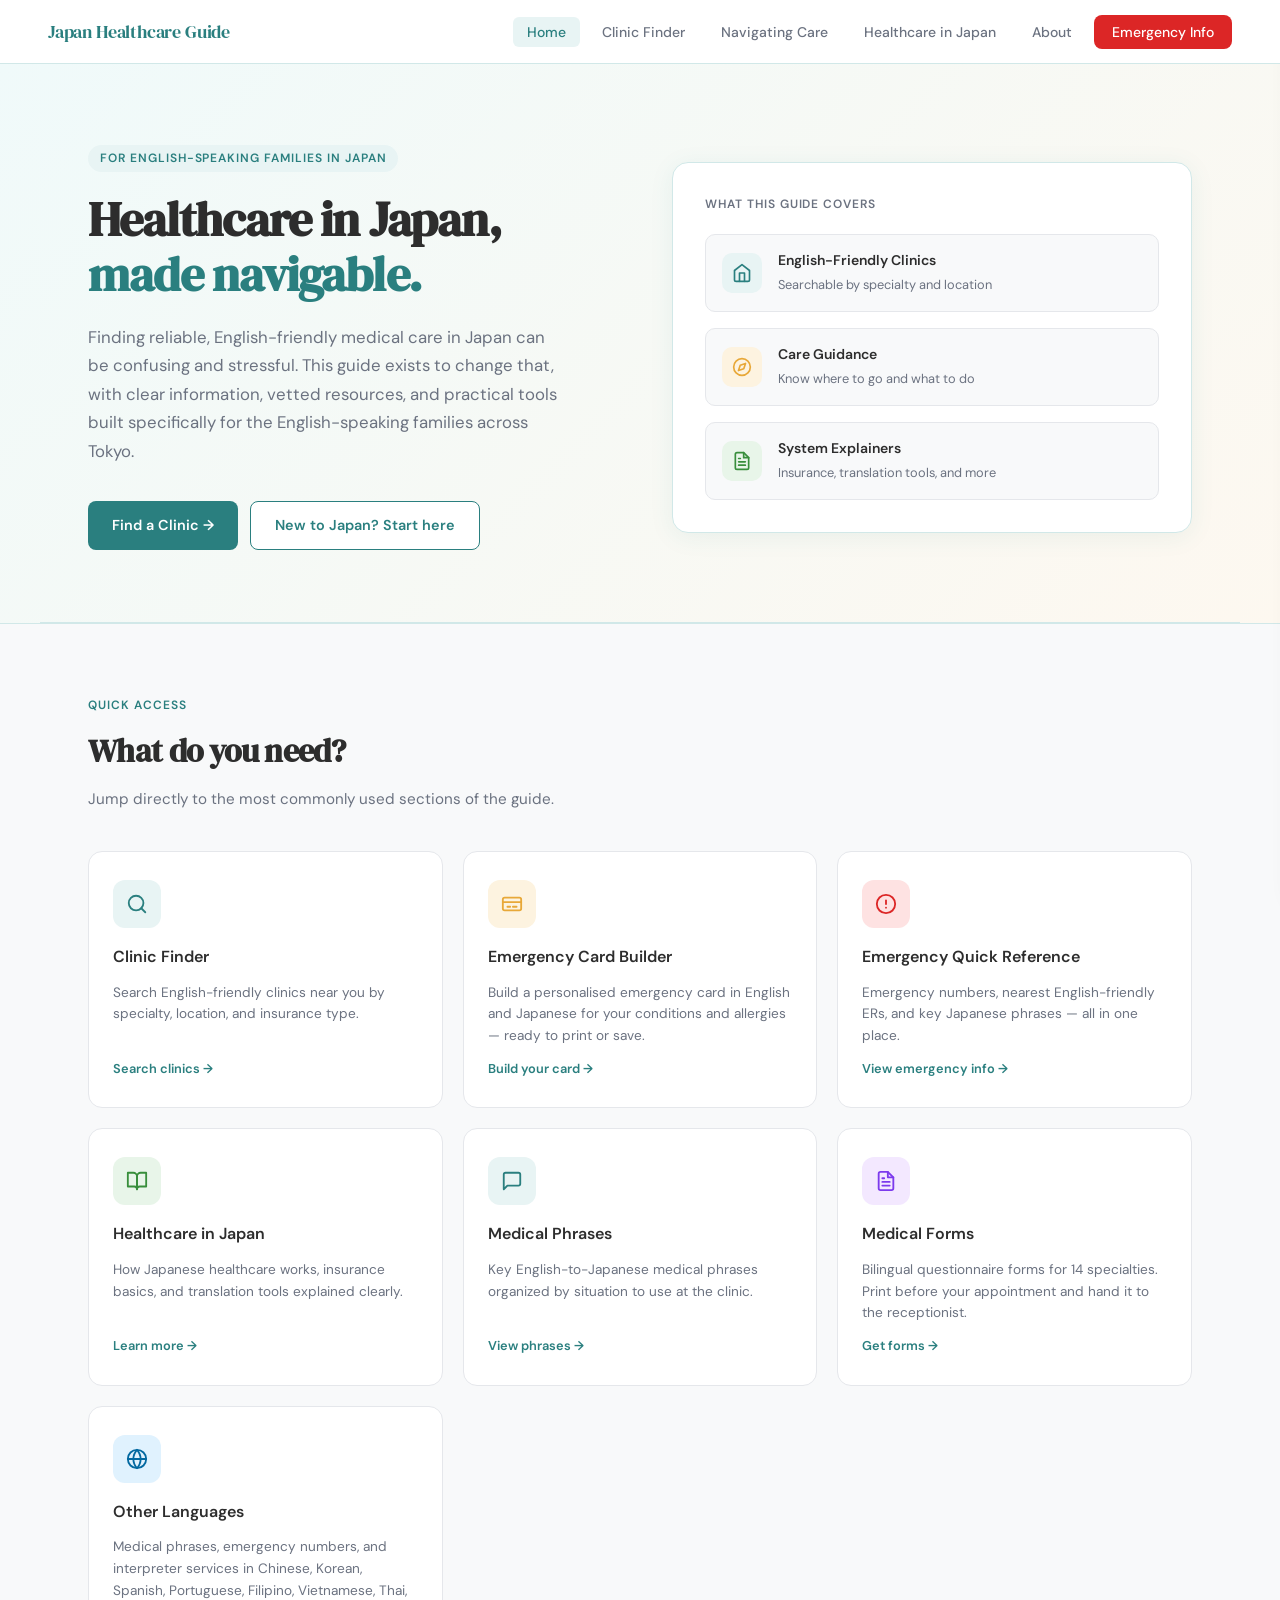
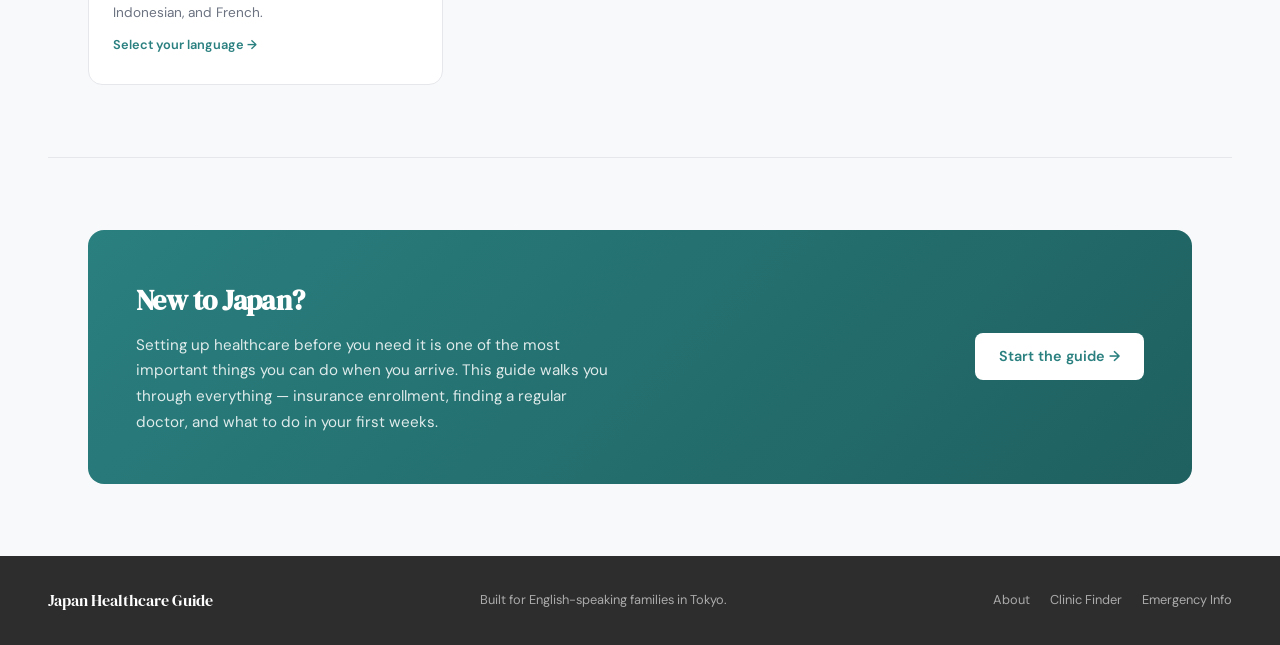
==== index.html @ 2be37610 "Add Other Languages card to index.html Added a new card for Other Languages with relevant medical ph" ====
<!DOCTYPE html>
<html lang="en">
<head>
  <meta charset="UTF-8" />
  <meta name="viewport" content="width=device-width, initial-scale=1.0"/>
  <title>Japan Healthcare Guide</title>
  <link href="https://fonts.googleapis.com/css2?family=DM+Sans:wght@300;400;500;600&family=DM+Serif+Display&display=swap" rel="stylesheet"/>
  <style>
    *, *::before, *::after { box-sizing: border-box; margin: 0; padding: 0; }

    :root {
      --teal:        #2A7F7F;
      --teal-dark:   #1f6060;
      --teal-light:  #e8f4f4;
      --amber:       #E8A838;
      --amber-light: #fdf3e0;
      --white:       #F8F9FA;
      --charcoal:    #2D2D2D;
      --gray:        #6B7280;
      --gray-light:  #e5e7eb;
      --border:      #d1e8e8;
    }

    html { scroll-behavior: smooth; }

    body {
      font-family: 'DM Sans', sans-serif;
      background: var(--white);
      color: var(--charcoal);
      line-height: 1.6;
      margin: 0;
      padding: 0;
    }

    /* ── NAV ── */
    nav {
      position: sticky;
      top: 0;
      z-index: 1000;
      pointer-events: all;
      background: #fff;
      border-bottom: 1px solid var(--border);
      display: flex;
      align-items: center;
      justify-content: space-between;
      padding: 0 48px;
      height: 64px;
    }

    .nav-logo {
      font-family: 'DM Serif Display', serif;
      font-size: 1.15rem;
      color: var(--teal);
      text-decoration: none;
      letter-spacing: -0.01em;
    }

    .nav-links {
      display: flex;
      gap: 8px;
      list-style: none;
    }

    .nav-links a {
      text-decoration: none;
      color: var(--gray);
      font-size: 0.875rem;
      font-weight: 500;
      padding: 6px 14px;
      border-radius: 6px;
      transition: background 0.15s, color 0.15s;
    }

    .nav-links a:hover {
      background: var(--teal-light);
      color: var(--teal);
    }

    .nav-links a.active {
      background: var(--teal-light);
      color: var(--teal);
    }

    .nav-cta {
      background: var(--red, #dc2626) !important;
      color: #fff !important;
      border-radius: 8px !important;
      padding: 8px 18px !important;
    }

    .nav-cta:hover {
      opacity: 0.9;
    }

    /* ── HERO ── */
    .hero {
      background: linear-gradient(135deg, #f0fafa 0%, #fdf8f0 100%);
      border-bottom: 1px solid var(--border);
      padding: 80px 48px 72px;
      display: grid;
      grid-template-columns: 1fr 1fr;
      gap: 64px;
      align-items: center;
      max-width: 1200px;
      margin: 0 auto;
    }

    .hero-tag {
      display: inline-block;
      background: var(--teal-light);
      color: var(--teal);
      font-size: 0.75rem;
      font-weight: 600;
      letter-spacing: 0.08em;
      text-transform: uppercase;
      padding: 4px 12px;
      border-radius: 100px;
      margin-bottom: 20px;
    }

    .hero h1 {
      font-family: 'DM Serif Display', serif;
      font-size: 3rem;
      line-height: 1.15;
      color: var(--charcoal);
      letter-spacing: -0.02em;
      margin-bottom: 20px;
    }

    .hero h1 span {
      color: var(--teal);
    }

    .hero-desc {
      font-size: 1.05rem;
      color: var(--gray);
      max-width: 480px;
      margin-bottom: 36px;
      line-height: 1.7;
    }

    .hero-buttons {
      display: flex;
      gap: 12px;
      flex-wrap: wrap;
    }

    .btn-primary {
      background: var(--teal);
      color: #fff;
      padding: 12px 24px;
      border-radius: 8px;
      text-decoration: none;
      font-weight: 600;
      font-size: 0.9rem;
      transition: background 0.15s, transform 0.1s;
      display: inline-flex;
      align-items: center;
      gap: 8px;
    }

    .btn-primary:hover {
      background: var(--teal-dark);
      transform: translateY(-1px);
    }

    .btn-secondary {
      background: #fff;
      color: var(--teal);
      padding: 12px 24px;
      border-radius: 8px;
      text-decoration: none;
      font-weight: 600;
      font-size: 0.9rem;
      border: 1.5px solid var(--teal);
      transition: background 0.15s, transform 0.1s;
      display: inline-flex;
      align-items: center;
      gap: 8px;
    }

    .btn-secondary:hover {
      background: var(--teal-light);
      transform: translateY(-1px);
    }

    /* hero right side card */
    .hero-card {
      background: #fff;
      border: 1px solid var(--border);
      border-radius: 16px;
      padding: 32px;
      box-shadow: 0 4px 24px rgba(42,127,127,0.08);
    }

    .hero-card-title {
      font-size: 0.75rem;
      font-weight: 600;
      letter-spacing: 0.08em;
      text-transform: uppercase;
      color: var(--gray);
      margin-bottom: 20px;
    }

    .stat-row {
      display: flex;
      flex-direction: column;
      gap: 16px;
    }

    .stat-item {
      display: flex;
      align-items: center;
      gap: 16px;
      padding: 14px 16px;
      background: var(--white);
      border-radius: 10px;
      border: 1px solid var(--gray-light);
      transition: border-color 0.15s;
    }

    .stat-item:hover { border-color: var(--teal); }

    .stat-icon {
      width: 40px;
      height: 40px;
      border-radius: 10px;
      display: flex;
      align-items: center;
      justify-content: center;
      font-size: 1.2rem;
      flex-shrink: 0;
    }

    .stat-icon.teal { background: var(--teal-light); }
    .stat-icon.amber { background: var(--amber-light); }
    .stat-icon.green { background: #e8f5e9; }

    .stat-text strong {
      display: block;
      font-size: 0.875rem;
      font-weight: 600;
      color: var(--charcoal);
    }

    .stat-text span {
      font-size: 0.8rem;
      color: var(--gray);
    }

    /* ── SECTION WRAPPER ── */
    .section {
      max-width: 1200px;
      margin: 0 auto;
      padding: 72px 48px;
    }

    .section-label {
      font-size: 0.75rem;
      font-weight: 600;
      letter-spacing: 0.08em;
      text-transform: uppercase;
      color: var(--teal);
      margin-bottom: 10px;
    }

    .section-title {
      font-family: 'DM Serif Display', serif;
      font-size: 2rem;
      color: var(--charcoal);
      margin-bottom: 10px;
      letter-spacing: -0.02em;
    }

    .section-sub {
      color: var(--gray);
      font-size: 0.95rem;
      max-width: 520px;
      margin-bottom: 40px;
    }

    /* ── QUICK ACCESS CARDS ── */
    .cards-grid {
      display: grid;
      grid-template-columns: repeat(3, 1fr);
      gap: 20px;
    }

    .card {
      background: #fff;
      border: 1px solid var(--gray-light);
      border-radius: 14px;
      padding: 28px 24px;
      text-decoration: none;
      color: inherit;
      transition: border-color 0.15s, box-shadow 0.15s, transform 0.15s;
      display: flex;
      flex-direction: column;
      gap: 12px;
    }

    .card:hover {
      border-color: var(--teal);
      box-shadow: 0 6px 24px rgba(42,127,127,0.1);
      transform: translateY(-2px);
    }

    .card-icon {
      width: 48px;
      height: 48px;
      border-radius: 12px;
      display: flex;
      align-items: center;
      justify-content: center;
      font-size: 1.4rem;
      background: var(--teal-light);
      margin-bottom: 4px;
    }

    .card-icon.amber { background: var(--amber-light); }
    .card-icon.green { background: #e8f5e9; }
    .card-icon.purple { background: #f3e8ff; }
    .card-icon.red { background: #fee2e2; }

    .card h3 {
      font-size: 1rem;
      font-weight: 600;
      color: var(--charcoal);
    }

    .card p {
      font-size: 0.85rem;
      color: var(--gray);
      line-height: 1.6;
    }

    .card-arrow {
      margin-top: auto;
      font-size: 0.8rem;
      font-weight: 600;
      color: var(--teal);
      display: flex;
      align-items: center;
      gap: 4px;
    }

    /* ── NEW TO JAPAN BANNER ── */
    .new-to-japan {
      background: linear-gradient(135deg, var(--teal) 0%, var(--teal-dark) 100%);
      border-radius: 16px;
      padding: 48px;
      display: flex;
      align-items: center;
      justify-content: space-between;
      gap: 32px;
      color: #fff;
    }

    .new-to-japan-text h2 {
      font-family: 'DM Serif Display', serif;
      font-size: 1.75rem;
      margin-bottom: 10px;
      letter-spacing: -0.02em;
    }

    .new-to-japan-text p {
      font-size: 0.95rem;
      opacity: 0.85;
      max-width: 480px;
      line-height: 1.7;
    }

    .btn-white {
      background: #fff;
      color: var(--teal);
      padding: 12px 24px;
      border-radius: 8px;
      text-decoration: none;
      font-weight: 600;
      font-size: 0.9rem;
      white-space: nowrap;
      flex-shrink: 0;
      transition: opacity 0.15s, transform 0.1s;
      display: inline-flex;
      align-items: center;
      gap: 8px;
    }

    .btn-white:hover {
      opacity: 0.92;
      transform: translateY(-1px);
    }

    /* ── FOOTER ── */
    footer {
      background: var(--charcoal);
      color: rgba(255,255,255,0.6);
      padding: 32px 48px;
      display: flex;
      align-items: center;
      justify-content: space-between;
      font-size: 0.8rem;
      flex-wrap: wrap;
      gap: 16px;
    }

    footer a {
      color: rgba(255,255,255,0.6);
      text-decoration: none;
    }

    footer a:hover { color: #fff; }

    .footer-logo {
      font-family: 'DM Serif Display', serif;
      font-size: 1rem;
      color: #fff;
    }

    /* ── DIVIDER ── */
    .divider {
      border: none;
      border-top: 1px solid var(--gray-light);
      margin: 0 48px;
    }

    /* ── RESPONSIVE ── */
    
    /* ── MOBILE NAV ── */
    .hamburger {
      display: none;
      flex-direction: column;
      gap: 5px;
      cursor: pointer;
      padding: 6px;
      border: none;
      background: transparent;
      z-index: 200;
    }

    .hamburger span {
      display: block;
      width: 22px;
      height: 2px;
      background: var(--charcoal);
      border-radius: 2px;
      transition: all 0.25s ease;
    }

    .hamburger.open span:nth-child(1) { transform: translateY(7px) rotate(45deg); }
    .hamburger.open span:nth-child(2) { opacity: 0; }
    .hamburger.open span:nth-child(3) { transform: translateY(-7px) rotate(-45deg); }

    .mobile-sidebar {
      position: fixed;
      top: 0;
      right: -280px;
      width: 260px;
      height: 100vh;
      background: #fff;
      box-shadow: -4px 0 24px rgba(0,0,0,0.12);
      z-index: 999;
      transition: right 0.28s ease;
      display: flex;
      flex-direction: column;
      padding: 0;
    }

    .mobile-sidebar.open { right: 0; }

    .mobile-sidebar-header {
      display: flex;
      align-items: center;
      justify-content: space-between;
      padding: 20px 20px 16px;
      border-bottom: 1px solid var(--gray-light);
    }

    .mobile-sidebar-logo {
      font-family: 'DM Serif Display', serif;
      font-size: 1rem;
      color: var(--teal);
      text-decoration: none;
    }

    .mobile-sidebar-close {
      width: 32px;
      height: 32px;
      border-radius: 50%;
      background: var(--gray-light);
      border: none;
      cursor: pointer;
      display: flex;
      align-items: center;
      justify-content: center;
      transition: background 0.15s;
    }

    .mobile-sidebar-close:hover { background: #d1d5db; }

    .mobile-sidebar-links {
      display: flex;
      flex-direction: column;
      padding: 12px 12px;
      flex: 1;
      overflow-y: auto;
      gap: 2px;
    }

    .mobile-sidebar-links a {
      text-decoration: none;
      color: var(--charcoal);
      font-size: 0.95rem;
      font-weight: 500;
      padding: 12px 14px;
      border-radius: 8px;
      transition: background 0.15s, color 0.15s;
    }

    .mobile-sidebar-links a:hover { background: var(--teal-light); color: var(--teal); }
    .mobile-sidebar-links a.active { background: var(--teal-light); color: var(--teal); font-weight: 600; }

    .mobile-sidebar-links .sidebar-cta {
      background: var(--red) !important;
      color: #fff !important;
      margin-top: 8px;
      text-align: center;
    }

    .mobile-overlay {
      position: fixed;
      inset: 0;
      background: rgba(0,0,0,0.4);
      z-index: 998;
      display: none;
      backdrop-filter: blur(1px);
    }

    .mobile-overlay.open { display: block; }

    @media (max-width: 900px) {
      .nav-links { display: none; }
      .hamburger { display: flex; }
    }

    @media (max-width: 900px) {
      nav { padding: 0 24px; }
      .nav-links { display: none; }
      .hero { grid-template-columns: 1fr; padding: 48px 24px; gap: 40px; }
      .hero h1 { font-size: 2.2rem; }
      .section { padding: 48px 24px; }
      .cards-grid { grid-template-columns: 1fr; }
      .new-to-japan { flex-direction: column; padding: 32px 24px; }
      footer { padding: 24px; flex-direction: column; text-align: center; }
      .divider { margin: 0 24px; }
    }
  </style>
</head>
<body>

  <!-- NAV -->
  <nav>
    <a href="/" class="nav-logo">Japan Healthcare Guide</a>
    <ul class="nav-links">
      <li><a href="/" class="active">Home</a></li>
      <li><a href="/clinic-finder">Clinic Finder</a></li>
      <li><a href="/navigating-care">Navigating Care</a></li>
      <li><a href="/healthcare-in-japan">Healthcare in Japan</a></li>
      <li><a href="/about">About</a></li>
      <li><a href="/emergency" class="nav-cta">Emergency Info</a></li>
    </ul>
      <button class="hamburger" id="hamburgerBtn" onclick="toggleSidebar()" aria-label="Open menu">
      <span></span><span></span><span></span>
    </button>
  </nav>

  <!-- MOBILE SIDEBAR -->
  <div class="mobile-overlay" id="mobileOverlay" onclick="closeSidebar()"></div>
  <div class="mobile-sidebar" id="mobileSidebar">
    <div class="mobile-sidebar-header">
      <a href="/" class="mobile-sidebar-logo">Japan Healthcare Guide</a>
      <button class="mobile-sidebar-close" onclick="closeSidebar()">
        <svg width="13" height="13" viewBox="0 0 24 24" fill="none" stroke="currentColor" stroke-width="2.5" stroke-linecap="round" stroke-linejoin="round"><line x1="18" y1="6" x2="6" y2="18"/><line x1="6" y1="6" x2="18" y2="18"/></svg>
      </button>
    </div>
    <div class="mobile-sidebar-links">
      <a href="/" class="active">Home</a>
      <a href="/clinic-finder">Clinic Finder</a>
      <a href="/navigating-care">Navigating Care</a>
      <a href="/healthcare-in-japan">Healthcare in Japan</a>
      <a href="/about">About</a>
      <a href="/emergency" class="sidebar-cta">Emergency Info</a>
    </div>
  </div>
  <!-- HERO -->
  <div style="background: linear-gradient(135deg, #f0fafa 0%, #fdf8f0 100%); border-bottom: 1px solid var(--border);">
    <div class="hero">
      <div class="hero-left">
        <span class="hero-tag">For English-Speaking Families in Japan</span>
        <h1>Healthcare in Japan,<br><span>made navigable.</span></h1>
        <p class="hero-desc">
          Finding reliable, English-friendly medical care in Japan can be confusing and stressful. This guide exists to change that, with clear information, vetted resources, and practical tools built specifically for the English-speaking families across Tokyo.
        </p>
        <div class="hero-buttons">
          <a href="/clinic-finder" class="btn-primary">Find a Clinic →</a>
          <a href="/healthcare-in-japan#how-it-works" class="btn-secondary">New to Japan? Start here</a>
        </div>
      </div>
      <div class="hero-right">
        <div class="hero-card">
          <p class="hero-card-title">What this guide covers</p>
          <div class="stat-row">
            <div class="stat-item">
              <div class="stat-icon teal">
                <svg width="20" height="20" viewBox="0 0 24 24" fill="none" stroke="#2A7F7F" stroke-width="2" stroke-linecap="round" stroke-linejoin="round"><path d="M3 9l9-7 9 7v11a2 2 0 0 1-2 2H5a2 2 0 0 1-2-2z"/><polyline points="9 22 9 12 15 12 15 22"/></svg>
              </div>
              <div class="stat-text">
                <strong>English-Friendly Clinics</strong>
                <span>Searchable by specialty and location</span>
              </div>
            </div>
            <div class="stat-item">
              <div class="stat-icon amber">
                <svg width="20" height="20" viewBox="0 0 24 24" fill="none" stroke="#E8A838" stroke-width="2" stroke-linecap="round" stroke-linejoin="round"><circle cx="12" cy="12" r="10"/><polygon points="16.24 7.76 14.12 14.12 7.76 16.24 9.88 9.88 16.24 7.76"/></svg>
              </div>
              <div class="stat-text">
                <strong>Care Guidance</strong>
                <span>Know where to go and what to do</span>
              </div>
            </div>
            <div class="stat-item">
              <div class="stat-icon green">
                <svg width="20" height="20" viewBox="0 0 24 24" fill="none" stroke="#388e3c" stroke-width="2" stroke-linecap="round" stroke-linejoin="round"><path d="M14 2H6a2 2 0 0 0-2 2v16a2 2 0 0 0 2 2h12a2 2 0 0 0 2-2V8z"/><polyline points="14 2 14 8 20 8"/><line x1="16" y1="13" x2="8" y2="13"/><line x1="16" y1="17" x2="8" y2="17"/><polyline points="10 9 9 9 8 9"/></svg>
              </div>
              <div class="stat-text">
                <strong>System Explainers</strong>
                <span>Insurance, translation tools, and more</span>
              </div>
            </div>
          </div>
        </div>
      </div>
    </div>
  </div>

  <!-- QUICK ACCESS -->
  <div class="section">
    <p class="section-label">Quick Access</p>
    <h2 class="section-title">What do you need?</h2>
    <p class="section-sub">Jump directly to the most commonly used sections of the guide.</p>

    <div class="cards-grid">
      <a href="/clinic-finder" class="card">
        <div class="card-icon teal">
          <svg width="22" height="22" viewBox="0 0 24 24" fill="none" stroke="#2A7F7F" stroke-width="2" stroke-linecap="round" stroke-linejoin="round"><circle cx="11" cy="11" r="8"/><line x1="21" y1="21" x2="16.65" y2="16.65"/></svg>
        </div>
        <h3>Clinic Finder</h3>
        <p>Search English-friendly clinics near you by specialty, location, and insurance type.</p>
        <span class="card-arrow">Search clinics →</span>
      </a>
      <a href="/navigating-care#card" class="card">
        <div class="card-icon amber">
          <svg width="22" height="22" viewBox="0 0 24 24" fill="none" stroke="#E8A838" stroke-width="2" stroke-linecap="round" stroke-linejoin="round"><rect x="2" y="5" width="20" height="14" rx="2"/><line x1="2" y1="10" x2="22" y2="10"/><line x1="7" y1="15" x2="10" y2="15"/><line x1="13" y1="15" x2="17" y2="15"/></svg>
        </div>
        <h3>Emergency Card Builder</h3>
        <p>Build a personalised emergency card in English and Japanese for your conditions and allergies — ready to print or save.</p>
        <span class="card-arrow">Build your card →</span>
      </a>
      <a href="/emergency" class="card">
        <div class="card-icon red">
          <svg width="22" height="22" viewBox="0 0 24 24" fill="none" stroke="#dc2626" stroke-width="2" stroke-linecap="round" stroke-linejoin="round"><circle cx="12" cy="12" r="10"/><line x1="12" y1="8" x2="12" y2="12"/><line x1="12" y1="16" x2="12.01" y2="16"/></svg>
        </div>
        <h3>Emergency Quick Reference</h3>
        <p>Emergency numbers, nearest English-friendly ERs, and key Japanese phrases — all in one place.</p>
        <span class="card-arrow">View emergency info →</span>
      </a>
      <a href="/healthcare-in-japan" class="card">
        <div class="card-icon green">
          <svg width="22" height="22" viewBox="0 0 24 24" fill="none" stroke="#388e3c" stroke-width="2" stroke-linecap="round" stroke-linejoin="round"><path d="M2 3h6a4 4 0 0 1 4 4v14a3 3 0 0 0-3-3H2z"/><path d="M22 3h-6a4 4 0 0 0-4 4v14a3 3 0 0 1 3-3h7z"/></svg>
        </div>
        <h3>Healthcare in Japan</h3>
        <p>How Japanese healthcare works, insurance basics, and translation tools explained clearly.</p>
        <span class="card-arrow">Learn more →</span>
      </a>
      <a href="/healthcare-in-japan#translations" class="card">
        <div class="card-icon teal">
          <svg width="22" height="22" viewBox="0 0 24 24" fill="none" stroke="#2A7F7F" stroke-width="2" stroke-linecap="round" stroke-linejoin="round"><path d="M21 15a2 2 0 0 1-2 2H7l-4 4V5a2 2 0 0 1 2-2h14a2 2 0 0 1 2 2z"/></svg>
        </div>
        <h3>Medical Phrases</h3>
        <p>Key English-to-Japanese medical phrases organized by situation to use at the clinic.</p>
        <span class="card-arrow">View phrases →</span>
      </a>

      <a href="/healthcare-in-japan#forms" class="card">
        <div class="card-icon purple">
          <svg width="22" height="22" viewBox="0 0 24 24" fill="none" stroke="#7c3aed" stroke-width="2" stroke-linecap="round" stroke-linejoin="round"><path d="M14 2H6a2 2 0 0 0-2 2v16a2 2 0 0 0 2 2h12a2 2 0 0 0 2-2V8z"/><polyline points="14 2 14 8 20 8"/><line x1="16" y1="13" x2="8" y2="13"/><line x1="16" y1="17" x2="8" y2="17"/><polyline points="10 9 9 9 8 9"/></svg>
        </div>
        <h3>Medical Forms</h3>
        <p>Bilingual questionnaire forms for 14 specialties. Print before your appointment and hand it to the receptionist.</p>
        <span class="card-arrow">Get forms →</span>
      </a>

      <a href="/healthcare-in-japan#languages" class="card">
        <div class="card-icon" style="background:#e0f2fe;">
          <svg width="22" height="22" viewBox="0 0 24 24" fill="none" stroke="#0369a1" stroke-width="2" stroke-linecap="round" stroke-linejoin="round"><circle cx="12" cy="12" r="10"/><line x1="2" y1="12" x2="22" y2="12"/><path d="M12 2a15.3 15.3 0 0 1 4 10 15.3 15.3 0 0 1-4 10 15.3 15.3 0 0 1-4-10 15.3 15.3 0 0 1 4-10z"/></svg>
        </div>
        <h3>Other Languages</h3>
        <p>Medical phrases, emergency numbers, and interpreter services in Chinese, Korean, Spanish, Portuguese, Filipino, Vietnamese, Thai, Indonesian, and French.</p>
        <span class="card-arrow">Select your language →</span>
      </a>
    </div>
  </div>

  <hr class="divider"/>

  <!-- NEW TO JAPAN -->
  <div class="section">
    <div class="new-to-japan">
      <div class="new-to-japan-text">
        <h2>New to Japan?</h2>
        <p>Setting up healthcare before you need it is one of the most important things you can do when you arrive. This guide walks you through everything — insurance enrollment, finding a regular doctor, and what to do in your first weeks.</p>
      </div>
      <a href="/healthcare-in-japan#how-it-works" class="btn-white">Start the guide →</a>
    </div>
  </div>

  <!-- FOOTER -->
  <footer>
    <span class="footer-logo">Japan Healthcare Guide</span>
    <span>Built for English-speaking families in Tokyo.</span>
    <div style="display:flex; gap: 20px;">
      <a href="/about">About</a>
      <a href="/clinic-finder">Clinic Finder</a>
      <a href="/emergency">Emergency Info</a>
    </div>
  </footer>

<script>
  function toggleSidebar() {
    const sidebar = document.getElementById('mobileSidebar');
    const overlay = document.getElementById('mobileOverlay');
    const btn = document.getElementById('hamburgerBtn');
    sidebar.classList.toggle('open');
    overlay.classList.toggle('open');
    btn.classList.toggle('open');
    document.body.style.overflow = sidebar.classList.contains('open') ? 'hidden' : '';
  }

  function closeSidebar() {
    document.getElementById('mobileSidebar').classList.remove('open');
    document.getElementById('mobileOverlay').classList.remove('open');
    document.getElementById('hamburgerBtn').classList.remove('open');
    document.body.style.overflow = '';
  }
</script>
</body>
</html>
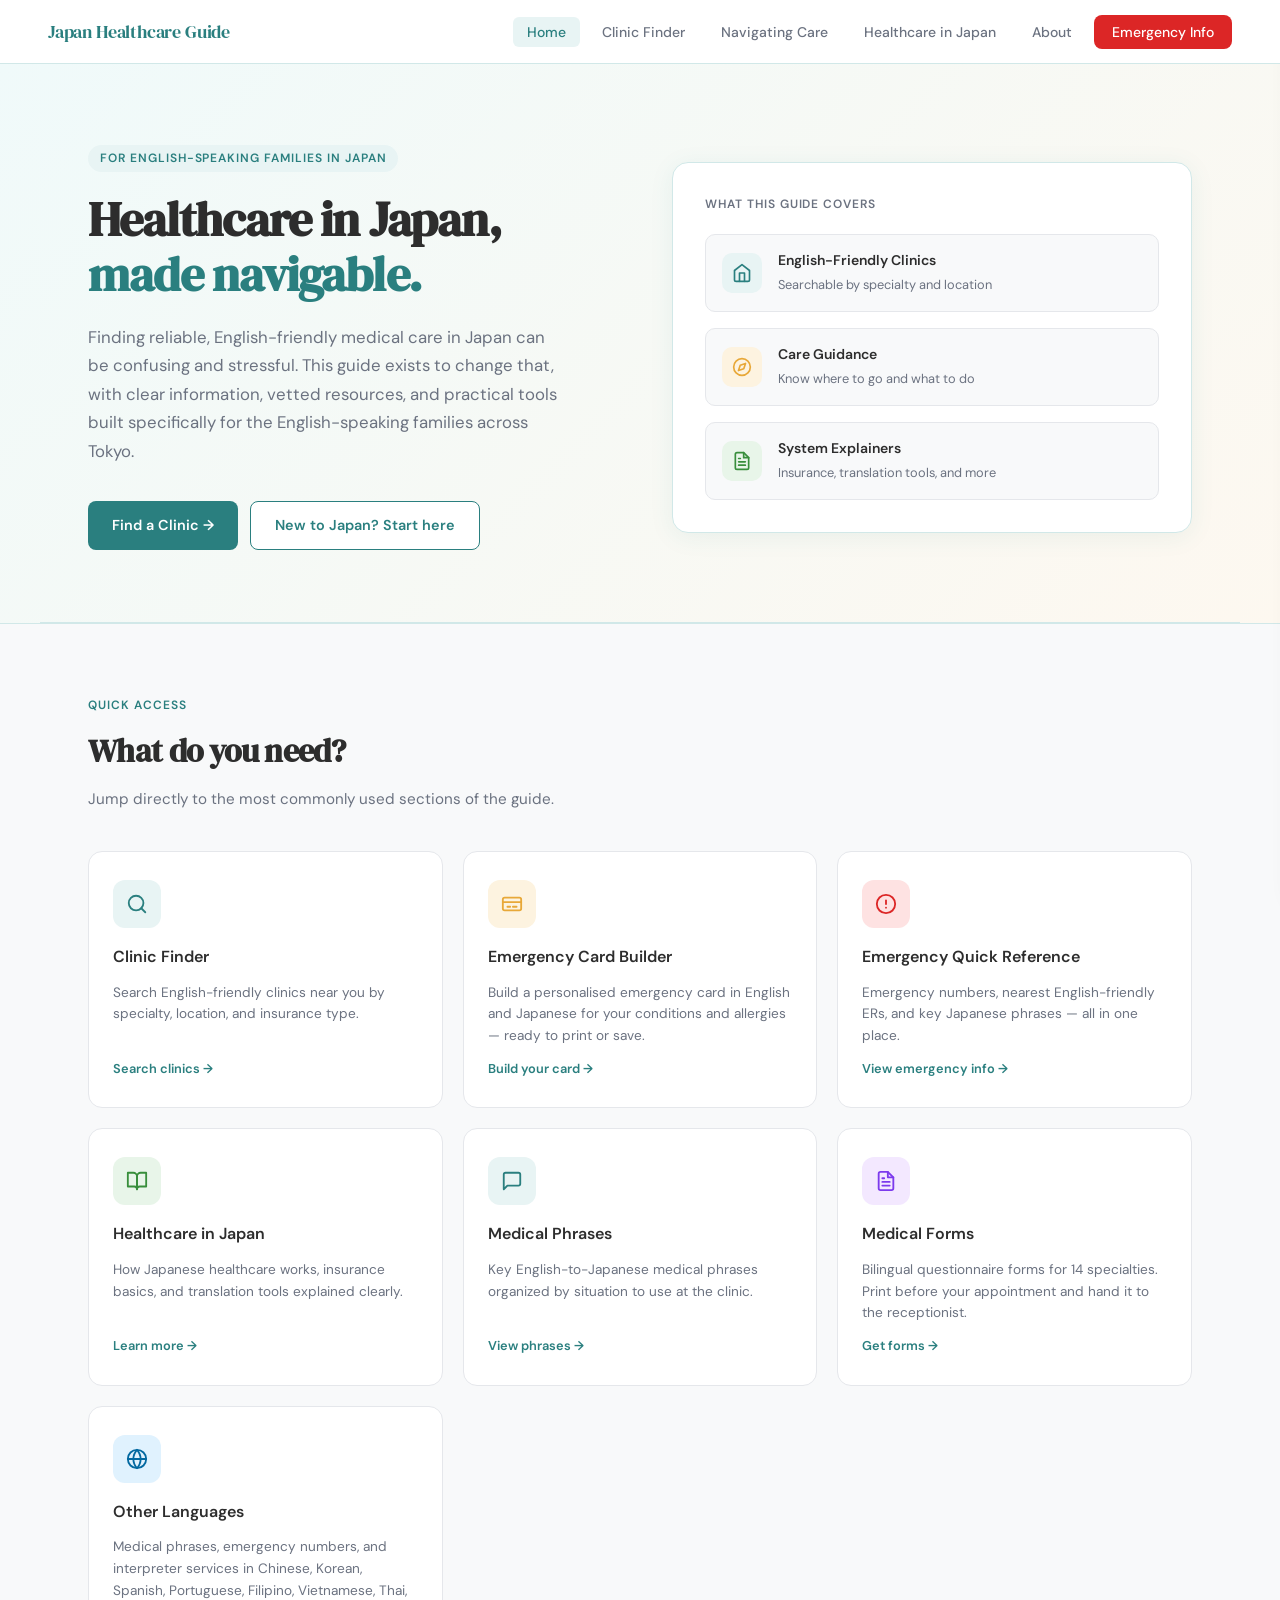
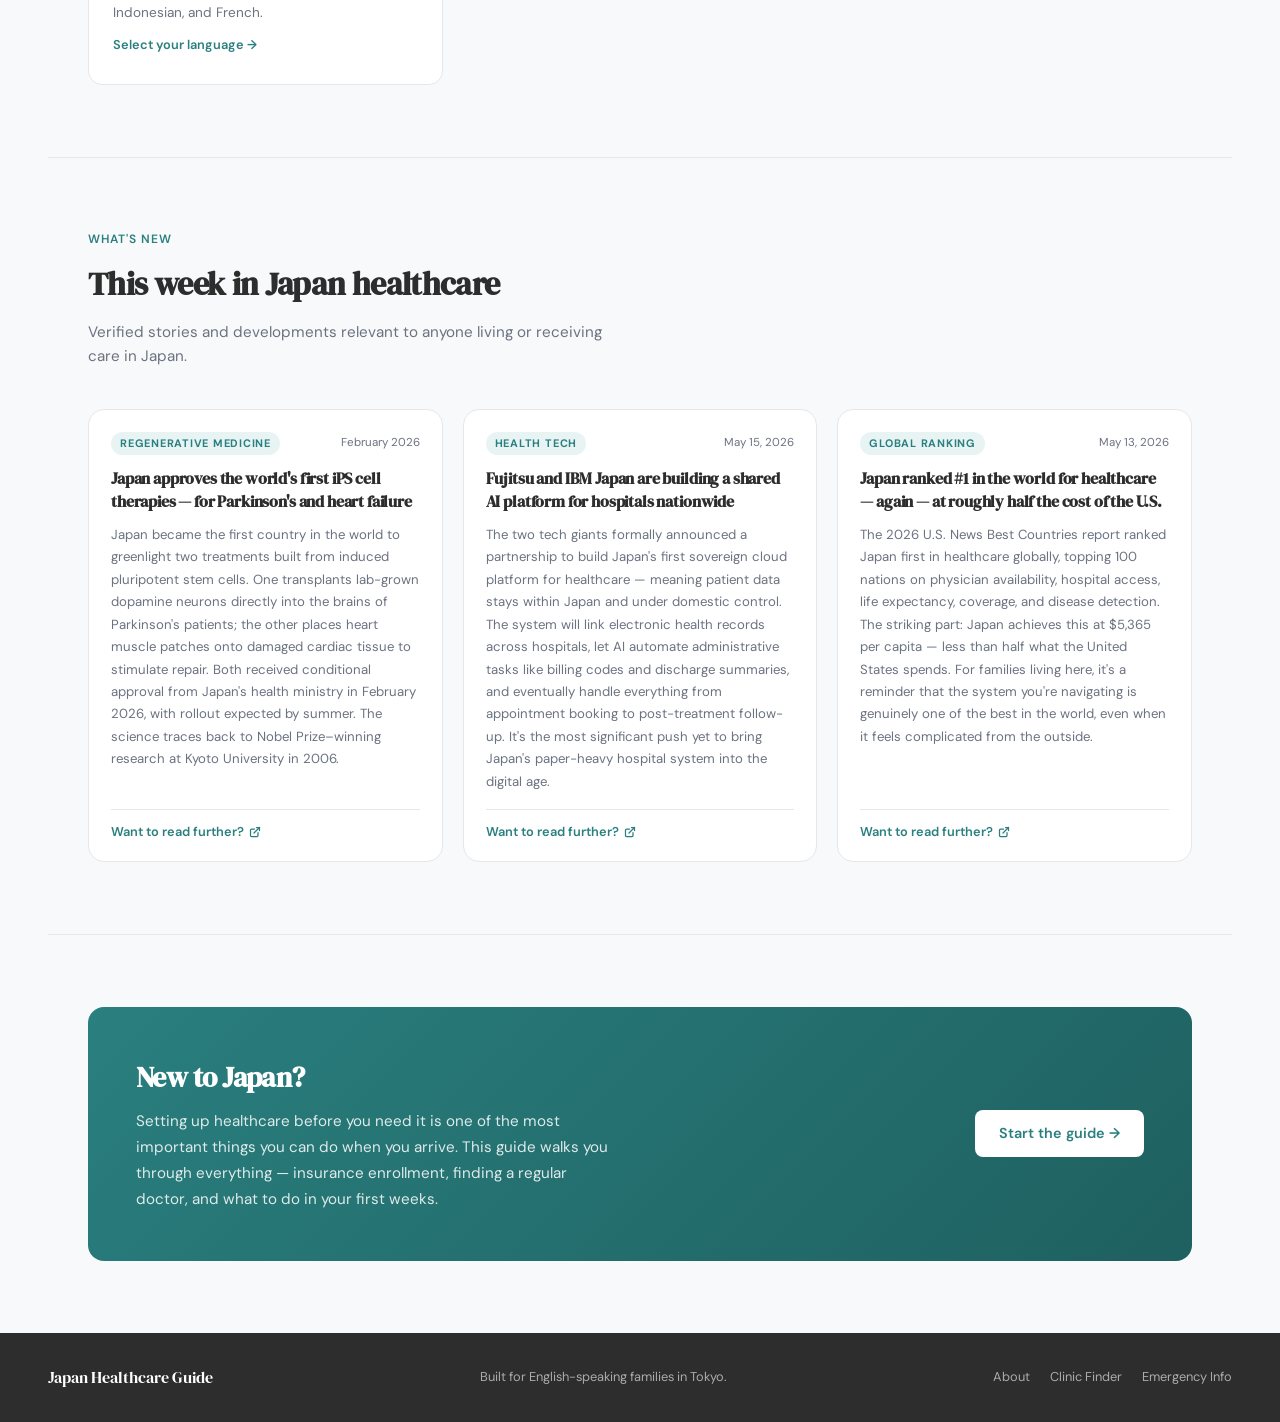
==== commit 86c17a4d: "Implement 'What's New' section with news grid layout Added a new section for 'What's New' with a gri" ====
--- a/index.html
+++ b/index.html
@@ -424,7 +424,84 @@
       margin: 0 48px;
     }
 
-    /* ── RESPONSIVE ── */
+    /* ── WHAT'S NEW ── */
+    .news-grid {
+      display: grid;
+      grid-template-columns: repeat(3, 1fr);
+      gap: 20px;
+    }
+
+    .news-card {
+      background: #fff;
+      border: 1.5px solid var(--gray-light);
+      border-radius: 16px;
+      padding: 22px 22px 18px;
+      display: flex;
+      flex-direction: column;
+      gap: 12px;
+      transition: border-color 0.15s, box-shadow 0.15s;
+    }
+
+    .news-card:hover {
+      border-color: var(--teal);
+      box-shadow: 0 4px 20px rgba(42,127,127,0.08);
+    }
+
+    .news-card-top {
+      display: flex;
+      align-items: center;
+      justify-content: space-between;
+      gap: 8px;
+    }
+
+    .news-tag {
+      font-size: 0.68rem;
+      font-weight: 700;
+      letter-spacing: 0.07em;
+      text-transform: uppercase;
+      color: var(--teal);
+      background: var(--teal-light);
+      padding: 3px 9px;
+      border-radius: 100px;
+      white-space: nowrap;
+    }
+
+    .news-date {
+      font-size: 0.72rem;
+      color: var(--gray);
+      white-space: nowrap;
+    }
+
+    .news-title {
+      font-family: 'DM Serif Display', serif;
+      font-size: 1rem;
+      color: var(--charcoal);
+      line-height: 1.4;
+      letter-spacing: -0.01em;
+    }
+
+    .news-summary {
+      font-size: 0.825rem;
+      color: var(--gray);
+      line-height: 1.7;
+      flex: 1;
+    }
+
+    .news-read-more {
+      display: inline-flex;
+      align-items: center;
+      gap: 5px;
+      font-size: 0.8rem;
+      font-weight: 600;
+      color: var(--teal);
+      text-decoration: none;
+      margin-top: 4px;
+      border-top: 1px solid var(--gray-light);
+      padding-top: 12px;
+      transition: gap 0.15s;
+    }
+
+    .news-read-more:hover { gap: 8px; }
     
     /* ── MOBILE NAV ── */
     .hamburger {
@@ -553,6 +630,7 @@
       .new-to-japan { flex-direction: column; padding: 32px 24px; }
       footer { padding: 24px; flex-direction: column; text-align: center; }
       .divider { margin: 0 24px; }
+      .news-grid { grid-template-columns: 1fr; }
     }
   </style>
 </head>
@@ -713,6 +791,58 @@
 
   <hr class="divider"/>
 
+  <!-- WHAT'S NEW -->
+  <div class="section" id="whats-new">
+    <p class="section-label">What's New</p>
+    <h2 class="section-title">This week in Japan healthcare</h2>
+    <p class="section-sub">Verified stories and developments relevant to anyone living or receiving care in Japan.</p>
+
+    <div class="news-grid">
+
+      <div class="news-card">
+        <div class="news-card-top">
+          <span class="news-tag">Regenerative Medicine</span>
+          <span class="news-date">February 2026</span>
+        </div>
+        <h3 class="news-title">Japan approves the world's first iPS cell therapies — for Parkinson's and heart failure</h3>
+        <p class="news-summary">Japan became the first country in the world to greenlight two treatments built from induced pluripotent stem cells. One transplants lab-grown dopamine neurons directly into the brains of Parkinson's patients; the other places heart muscle patches onto damaged cardiac tissue to stimulate repair. Both received conditional approval from Japan's health ministry in February 2026, with rollout expected by summer. The science traces back to Nobel Prize–winning research at Kyoto University in 2006.</p>
+        <a class="news-read-more" href="https://www.google.com/search?q=Japan+iPS+cell+therapy+Parkinson+heart+failure+approval+2026" target="_blank">
+          Want to read further?
+          <svg width="12" height="12" viewBox="0 0 24 24" fill="none" stroke="currentColor" stroke-width="2.5" stroke-linecap="round" stroke-linejoin="round"><path d="M18 13v6a2 2 0 0 1-2 2H5a2 2 0 0 1-2-2V8a2 2 0 0 1 2-2h6"/><polyline points="15 3 21 3 21 9"/><line x1="10" y1="14" x2="21" y2="3"/></svg>
+        </a>
+      </div>
+
+      <div class="news-card">
+        <div class="news-card-top">
+          <span class="news-tag">Health Tech</span>
+          <span class="news-date">May 15, 2026</span>
+        </div>
+        <h3 class="news-title">Fujitsu and IBM Japan are building a shared AI platform for hospitals nationwide</h3>
+        <p class="news-summary">The two tech giants formally announced a partnership to build Japan's first sovereign cloud platform for healthcare — meaning patient data stays within Japan and under domestic control. The system will link electronic health records across hospitals, let AI automate administrative tasks like billing codes and discharge summaries, and eventually handle everything from appointment booking to post-treatment follow-up. It's the most significant push yet to bring Japan's paper-heavy hospital system into the digital age.</p>
+        <a class="news-read-more" href="https://www.google.com/search?q=Fujitsu+IBM+Japan+healthcare+cloud+platform+AI+2026" target="_blank">
+          Want to read further?
+          <svg width="12" height="12" viewBox="0 0 24 24" fill="none" stroke="currentColor" stroke-width="2.5" stroke-linecap="round" stroke-linejoin="round"><path d="M18 13v6a2 2 0 0 1-2 2H5a2 2 0 0 1-2-2V8a2 2 0 0 1 2-2h6"/><polyline points="15 3 21 3 21 9"/><line x1="10" y1="14" x2="21" y2="3"/></svg>
+        </a>
+      </div>
+
+      <div class="news-card">
+        <div class="news-card-top">
+          <span class="news-tag">Global Ranking</span>
+          <span class="news-date">May 13, 2026</span>
+        </div>
+        <h3 class="news-title">Japan ranked #1 in the world for healthcare — again — at roughly half the cost of the U.S.</h3>
+        <p class="news-summary">The 2026 U.S. News Best Countries report ranked Japan first in healthcare globally, topping 100 nations on physician availability, hospital access, life expectancy, coverage, and disease detection. The striking part: Japan achieves this at $5,365 per capita — less than half what the United States spends. For families living here, it's a reminder that the system you're navigating is genuinely one of the best in the world, even when it feels complicated from the outside.</p>
+        <a class="news-read-more" href="https://www.google.com/search?q=Japan+ranked+number+1+healthcare+US+News+Best+Countries+2026" target="_blank">
+          Want to read further?
+          <svg width="12" height="12" viewBox="0 0 24 24" fill="none" stroke="currentColor" stroke-width="2.5" stroke-linecap="round" stroke-linejoin="round"><path d="M18 13v6a2 2 0 0 1-2 2H5a2 2 0 0 1-2-2V8a2 2 0 0 1 2-2h6"/><polyline points="15 3 21 3 21 9"/><line x1="10" y1="14" x2="21" y2="3"/></svg>
+        </a>
+      </div>
+
+    </div>
+  </div>
+
+  <hr class="divider"/>
+
   <!-- NEW TO JAPAN -->
   <div class="section">
     <div class="new-to-japan">
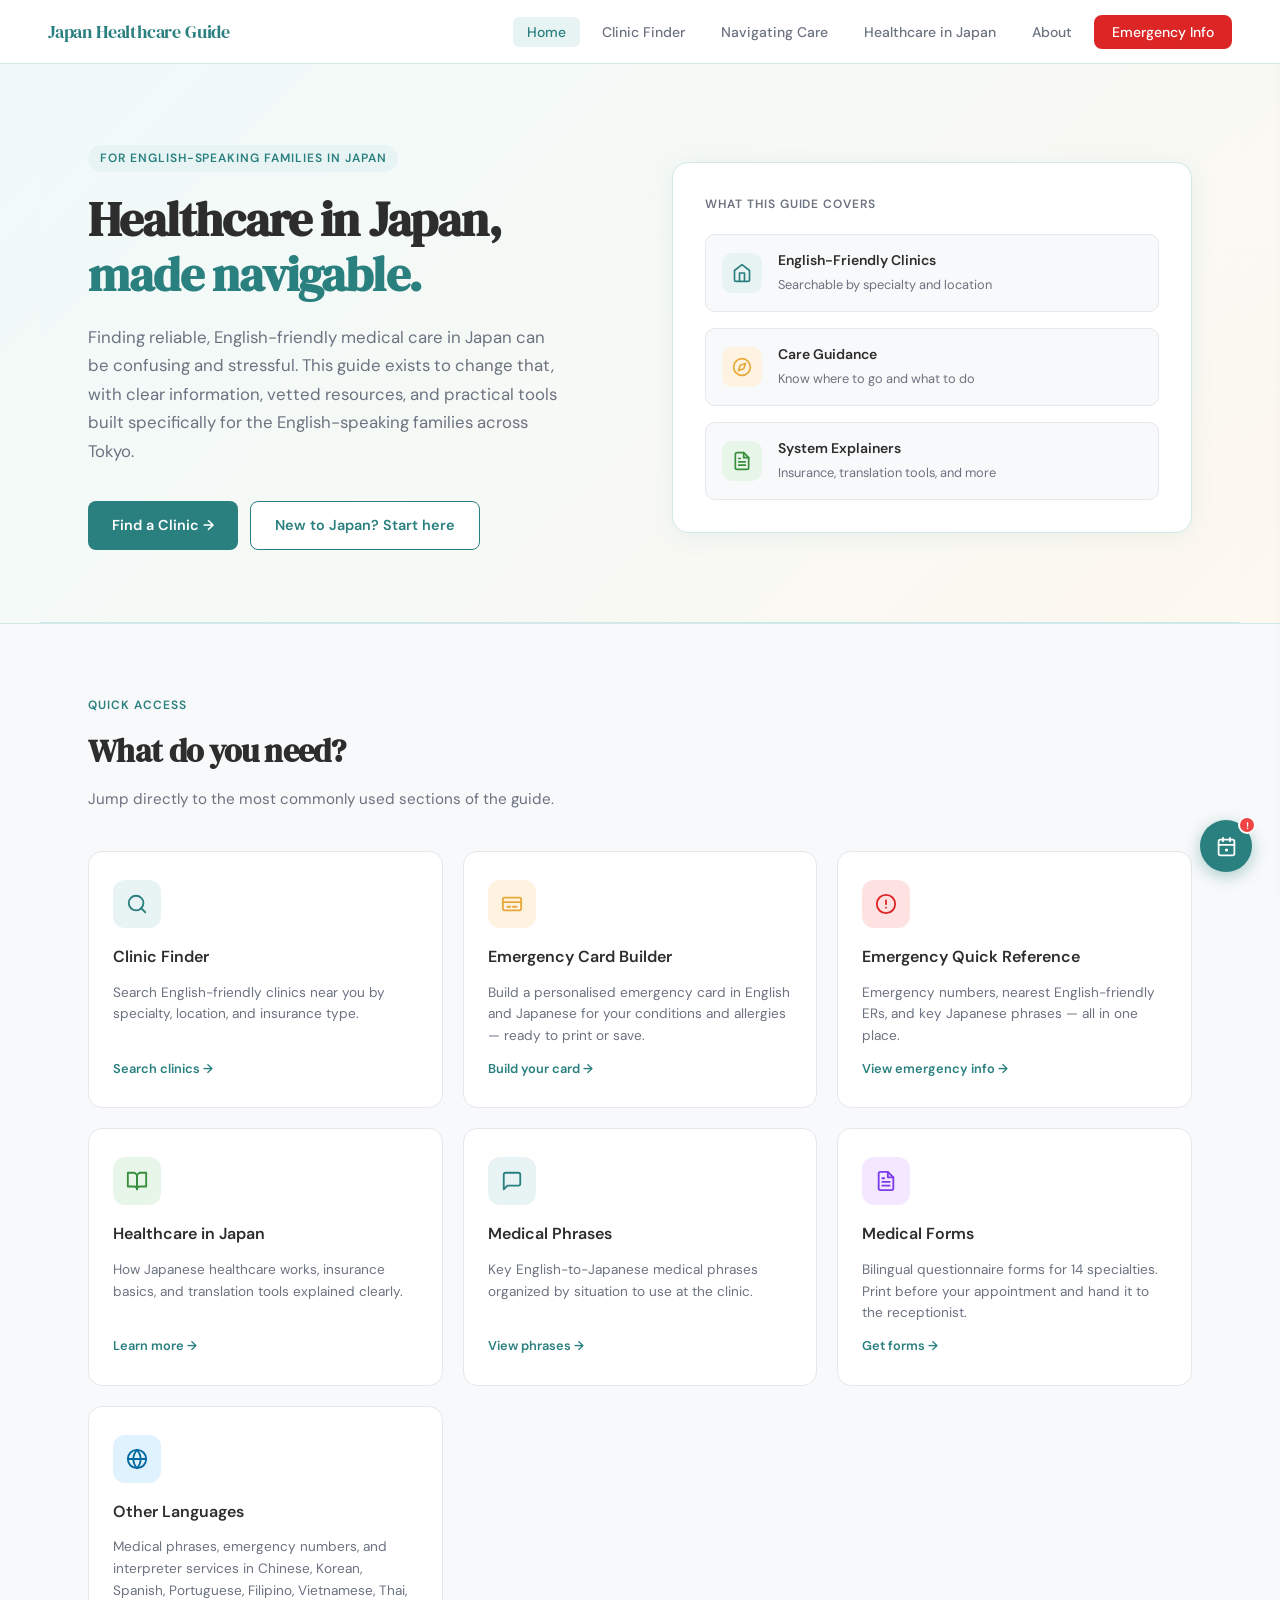
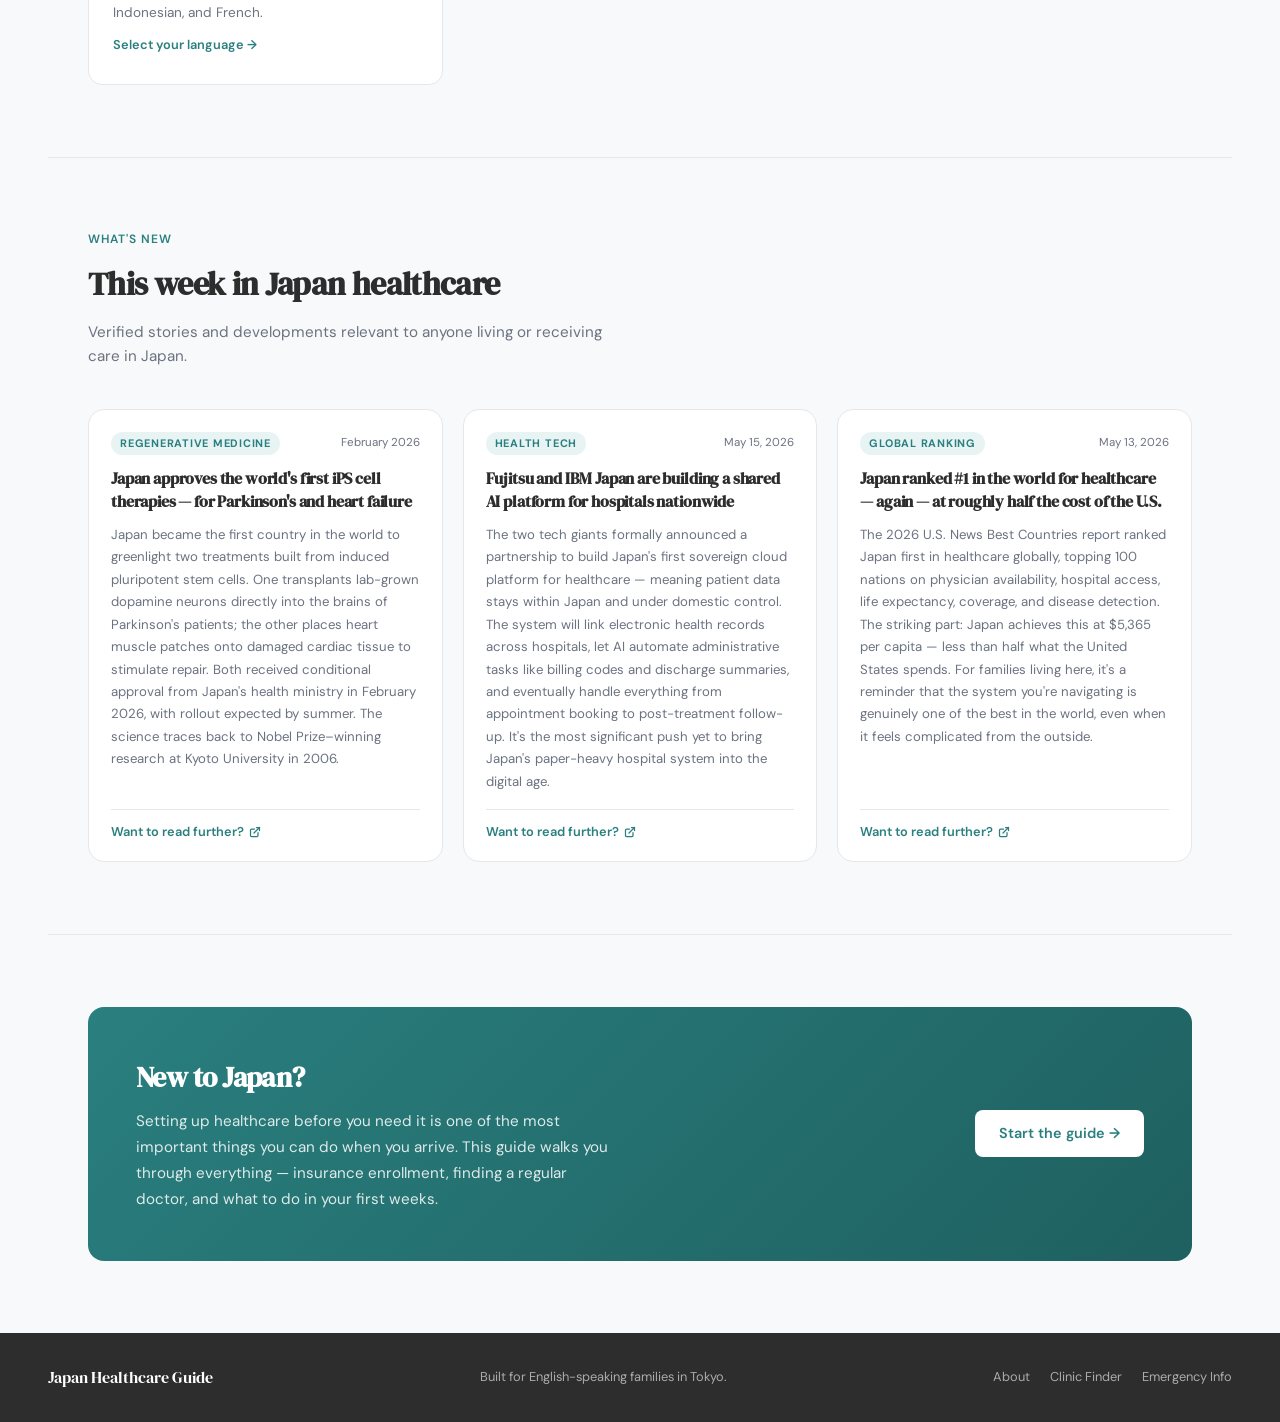
==== commit 2c6bb544: "Update print statement from 'Hello' to 'Goodbye'" ====
--- a/index.html
+++ b/index.html
@@ -883,5 +883,224 @@
     document.body.style.overflow = '';
   }
 </script>
+
+<!-- SEASONAL HEALTH CALENDAR WIDGET -->
+<style>
+  .shc-fab {
+    position: fixed;
+    bottom: 28px; right: 28px;
+    z-index: 900;
+    width: 52px; height: 52px;
+    border-radius: 50%;
+    background: #2A7F7F;
+    border: none; cursor: pointer;
+    display: flex; align-items: center; justify-content: center;
+    box-shadow: 0 4px 16px rgba(42,127,127,0.38);
+    transition: transform 0.2s, box-shadow 0.2s, background 0.15s;
+  }
+  .shc-fab:hover { transform: scale(1.09); box-shadow: 0 6px 24px rgba(42,127,127,0.48); background: #1f6060; }
+  .shc-fab svg { pointer-events: none; }
+  .shc-fab-badge {
+    position: absolute; top: -4px; right: -4px;
+    width: 18px; height: 18px;
+    background: #ef4444; border-radius: 50%; border: 2px solid #fff;
+    display: flex; align-items: center; justify-content: center;
+    font-size: 0.6rem; font-weight: 700; color: #fff;
+    font-family: 'DM Sans', sans-serif;
+  }
+  .shc-fab-tooltip {
+    position: absolute; right: 62px; bottom: 50%;
+    transform: translateY(50%);
+    background: #2D2D2D; color: #fff;
+    font-family: 'DM Sans', sans-serif;
+    font-size: 0.775rem; font-weight: 500;
+    white-space: nowrap; padding: 6px 10px;
+    border-radius: 6px; pointer-events: none;
+    opacity: 0; transition: opacity 0.15s;
+  }
+  .shc-fab-tooltip::before {
+    content: ''; position: absolute;
+    left: 100%; top: 50%; transform: translateY(-50%);
+    border: 5px solid transparent; border-left-color: #2D2D2D;
+  }
+  .shc-fab:hover .shc-fab-tooltip { opacity: 1; }
+
+  .shc-overlay {
+    position: fixed; inset: 0;
+    background: rgba(0,0,0,0.38);
+    z-index: 910; display: none;
+    align-items: center; justify-content: center;
+    padding: 20px; backdrop-filter: blur(2px);
+  }
+  .shc-overlay.open { display: flex; }
+
+  .shc-panel {
+    background: #fff; border-radius: 20px;
+    width: 100%; max-width: 720px; max-height: 86vh;
+    display: flex; flex-direction: column;
+    box-shadow: 0 24px 80px rgba(0,0,0,0.18);
+    animation: shcIn 0.22s cubic-bezier(0.34,1.4,0.64,1);
+    overflow: hidden;
+  }
+  @keyframes shcIn {
+    from { transform: translateY(18px) scale(0.97); opacity: 0; }
+    to   { transform: translateY(0) scale(1); opacity: 1; }
+  }
+
+  .shc-header {
+    padding: 20px 24px 14px;
+    border-bottom: 1px solid #e5e7eb;
+    flex-shrink: 0; display: flex;
+    flex-direction: column; gap: 12px;
+  }
+  .shc-header-top { display: flex; align-items: center; justify-content: space-between; gap: 12px; }
+  .shc-title-wrap { display: flex; align-items: center; gap: 10px; }
+  .shc-title-icon { width: 36px; height: 36px; border-radius: 10px; display: flex; align-items: center; justify-content: center; flex-shrink: 0; }
+  .shc-title { font-family: 'DM Serif Display', serif; font-size: 1.15rem; color: #2D2D2D; letter-spacing: -0.02em; }
+  .shc-subtitle { font-size: 0.72rem; color: #6B7280; margin-top: 2px; }
+  .shc-close { width: 30px; height: 30px; border-radius: 50%; background: #f3f4f6; border: none; cursor: pointer; display: flex; align-items: center; justify-content: center; flex-shrink: 0; transition: background 0.15s; }
+  .shc-close:hover { background: #e5e7eb; }
+
+  .shc-month-nav { display: flex; align-items: center; justify-content: space-between; gap: 8px; }
+  .shc-month-btn { width: 30px; height: 30px; border-radius: 8px; background: #f3f4f6; border: none; cursor: pointer; display: flex; align-items: center; justify-content: center; transition: background 0.15s; flex-shrink: 0; }
+  .shc-month-btn:hover { background: #e5e7eb; }
+  .shc-month-label { font-family: 'DM Serif Display', serif; font-size: 1.05rem; color: #2D2D2D; letter-spacing: -0.01em; text-align: center; flex: 1; }
+  .shc-month-label span { font-family: 'DM Sans', sans-serif; font-size: 0.72rem; color: #6B7280; font-weight: 400; margin-left: 6px; }
+
+  .shc-body { overflow-y: auto; flex: 1; padding: 20px 24px 28px; display: flex; flex-direction: column; gap: 16px; }
+
+  .shc-disclaimer { background: #fef9ec; border: 1px solid #fde68a; border-radius: 8px; padding: 9px 13px; font-size: 0.75rem; color: #92400e; display: flex; align-items: flex-start; gap: 7px; line-height: 1.5; }
+  .shc-disclaimer svg { flex-shrink: 0; margin-top: 1px; }
+
+  .shc-season-banner { border-radius: 12px; padding: 14px 18px; display: flex; align-items: center; gap: 12px; }
+  .shc-season-icon { font-size: 1.6rem; flex-shrink: 0; line-height: 1; }
+  .shc-season-name { font-family: 'DM Serif Display', serif; font-size: 1rem; letter-spacing: -0.01em; }
+  .shc-season-desc { font-size: 0.8rem; margin-top: 3px; line-height: 1.55; opacity: 0.85; }
+
+  .shc-conditions-grid { display: grid; grid-template-columns: 1fr 1fr; gap: 12px; }
+  .shc-condition-card { border: 1.5px solid #e5e7eb; border-radius: 12px; padding: 14px 14px 12px; display: flex; flex-direction: column; gap: 8px; transition: border-color 0.15s; }
+  .shc-condition-card:hover { border-color: #9ca3af; }
+  .shc-condition-header { display: flex; align-items: center; gap: 8px; }
+  .shc-condition-dot { width: 8px; height: 8px; border-radius: 50%; flex-shrink: 0; }
+  .shc-condition-name { font-weight: 700; font-size: 0.875rem; color: #2D2D2D; line-height: 1.3; }
+  .shc-risk-badge { margin-left: auto; font-size: 0.62rem; font-weight: 700; letter-spacing: 0.06em; text-transform: uppercase; padding: 2px 7px; border-radius: 100px; white-space: nowrap; flex-shrink: 0; }
+  .shc-condition-desc { font-size: 0.775rem; color: #6B7280; line-height: 1.55; }
+  .shc-condition-tips { display: flex; flex-direction: column; gap: 4px; margin-top: 2px; }
+  .shc-tip { display: flex; align-items: flex-start; gap: 6px; font-size: 0.745rem; color: #374151; line-height: 1.45; }
+  .shc-tip-dot { width: 5px; height: 5px; border-radius: 50%; flex-shrink: 0; margin-top: 5px; background: #9ca3af; }
+
+  .shc-general-tips { background: #f9fafb; border-radius: 10px; padding: 14px 16px; }
+  .shc-section-label { font-size: 0.68rem; font-weight: 700; letter-spacing: 0.08em; text-transform: uppercase; color: #6B7280; margin-bottom: 10px; }
+
+  @media (max-width: 600px) {
+    .shc-fab { bottom: 20px; right: 20px; width: 46px; height: 46px; }
+    .shc-fab-tooltip { display: none; }
+    .shc-overlay { padding: 0; align-items: flex-end; }
+    .shc-panel { max-width: 100%; max-height: 90vh; border-radius: 20px 20px 0 0; animation: shcUp 0.25s cubic-bezier(0.34,1.2,0.64,1); }
+    @keyframes shcUp { from { transform: translateY(60px); opacity: 0; } to { transform: none; opacity: 1; } }
+    .shc-header::before { content: ''; display: block; width: 36px; height: 4px; background: #d1d5db; border-radius: 2px; margin: 0 auto 4px; }
+    .shc-header { padding: 10px 18px 14px; }
+    .shc-body { padding: 16px 18px 32px; }
+    .shc-conditions-grid { grid-template-columns: 1fr; }
+  }
+</style>
+
+<button class="shc-fab" id="shcFab" onclick="openSHC()" aria-label="Seasonal Health Calendar">
+  <svg width="21" height="21" viewBox="0 0 24 24" fill="none" stroke="#fff" stroke-width="2" stroke-linecap="round" stroke-linejoin="round">
+    <rect x="3" y="4" width="18" height="18" rx="2"/><line x1="16" y1="2" x2="16" y2="6"/><line x1="8" y1="2" x2="8" y2="6"/><line x1="3" y1="10" x2="21" y2="10"/><circle cx="12" cy="16" r="1.8" fill="#fff" stroke="none"/>
+  </svg>
+  <div class="shc-fab-badge" id="shcBadge">!</div>
+  <div class="shc-fab-tooltip">Seasonal Health Calendar</div>
+</button>
+
+<div class="shc-overlay" id="shcOverlay" onclick="handleShcOverlayClick(event)">
+  <div class="shc-panel">
+    <div class="shc-header">
+      <div class="shc-header-top">
+        <div class="shc-title-wrap">
+          <div class="shc-title-icon" id="shcTitleIcon"></div>
+          <div>
+            <div class="shc-title">Seasonal Health Calendar</div>
+            <div class="shc-subtitle">Tokyo · Japan · Historical pattern predictions</div>
+          </div>
+        </div>
+        <button class="shc-close" onclick="closeSHC()">
+          <svg width="14" height="14" viewBox="0 0 24 24" fill="none" stroke="currentColor" stroke-width="2.5" stroke-linecap="round" stroke-linejoin="round"><line x1="18" y1="6" x2="6" y2="18"/><line x1="6" y1="6" x2="18" y2="18"/></svg>
+        </button>
+      </div>
+      <div class="shc-month-nav">
+        <button class="shc-month-btn" onclick="shcChangeMonth(-1)">
+          <svg width="14" height="14" viewBox="0 0 24 24" fill="none" stroke="currentColor" stroke-width="2.5" stroke-linecap="round" stroke-linejoin="round"><polyline points="15 18 9 12 15 6"/></svg>
+        </button>
+        <div class="shc-month-label" id="shcMonthLabel"></div>
+        <button class="shc-month-btn" onclick="shcChangeMonth(1)">
+          <svg width="14" height="14" viewBox="0 0 24 24" fill="none" stroke="currentColor" stroke-width="2.5" stroke-linecap="round" stroke-linejoin="round"><polyline points="9 18 15 12 9 6"/></svg>
+        </button>
+      </div>
+    </div>
+    <div class="shc-body" id="shcBody"></div>
+  </div>
+</div>
+
+<script>
+const SHC_DATA={1:{season:{name:"Deep Winter",icon:"winter",bg:"#e0f2fe",color:"#0369a1",desc:"Cold and dry. The coldest month in Tokyo — average lows around 2°C. Low humidity increases respiratory vulnerability."},general:["Stay warm especially travelling to/from clinics — dress in layers","Keep rooms humidified to reduce airway dryness","Wash hands frequently; alcohol sanitiser is available at clinic entrances","Consider a flu shot now if you missed the autumn window"],conditions:[{name:"Influenza",risk:"high",color:"#dc2626",desc:"Peak flu season. Type A and B strains circulate simultaneously. Schools and offices are primary transmission sites.",tips:["Flu vaccine available at English-friendly clinics for approx. ¥3,000–¥4,500","Wear a mask on public transport — widely accepted and expected in Japan","If symptomatic, call ahead before visiting a clinic","Tamiflu is readily prescribed and available same-day"]},{name:"Norovirus",risk:"high",color:"#dc2626",desc:"Gastroenteritis peaks in winter. Highly contagious via contaminated surfaces, food, and close contact.",tips:["Wash hands with soap for 20+ seconds, especially before meals","Alcohol sanitiser is less effective against norovirus — soap is essential","Avoid raw shellfish in winter","Clean surfaces with diluted bleach after a household case"]},{name:"Common Cold / RSV",risk:"high",color:"#dc2626",desc:"Multiple respiratory viruses co-circulate. Children and elderly most vulnerable. RSV can cause severe bronchiolitis in infants.",tips:["Keep infants away from people with colds","Japanese pharmacies stock a wide range of OTC cold medications (風邪薬)","Many clinics close for New Year — stock up on basics beforehand","Paediatric clinics see high demand; book appointments early in the week"]},{name:"Dry Skin / Eczema",risk:"moderate",color:"#d97706",desc:"Tokyo winter humidity drops to 30–40%. Eczema and dry skin flare significantly, especially in children.",tips:["Apply moisturiser immediately after bathing while skin is still slightly damp","Hada Labo and Curel are widely available and clinically proven","Avoid long hot baths — lukewarm is better for the skin barrier","Dermatology clinics (皮膚科) can prescribe steroid creams if needed"]}]},2:{season:{name:"Late Winter / Cedar Pollen Begins",icon:"wind",bg:"#fef3c7",color:"#92400e",desc:"Still cold but cedar pollen season begins in late February. A critical preparation month for allergy sufferers."},general:["If you had hay fever last year, see an ENT or allergy clinic now — before symptoms start","Stock up on antihistamines in advance of peak season","Check pollen forecasts daily via Yahoo! Japan Weather","Avoid hanging laundry outside on high-pollen days"],conditions:[{name:"Cedar Pollen (Sugi) Begins",risk:"high",color:"#dc2626",desc:"Japanese cedar (杉 sugi) pollen season begins. Cryptomeria japonica affects ~40% of the Japanese population.",tips:["Pre-season medication started 1–2 weeks before symptoms gives significantly better control","Prescription antihistamines (Allegra, Xyzal) are less sedating than most OTC options","Wear glasses or goggles outdoors — pollen settles on the eye surface","HEPA air purifiers reduce indoor pollen levels considerably","Sublingual immunotherapy (舌下免疫療法) is available for long-term desensitisation"]},{name:"Influenza",risk:"moderate",color:"#d97706",desc:"Flu season begins to wind down but remains active through February.",tips:["Continue masking on public transport","Flu testing is a rapid 15-minute nasal swab at most clinics","Children under 13 need two doses — confirm second dose if missed"]},{name:"Norovirus",risk:"moderate",color:"#d97706",desc:"Gastroenteritis remains elevated but typically begins declining in February.",tips:["Maintain hand hygiene especially after public transport","OS-1 oral rehydration solution is the best recovery drink — available at all pharmacies"]},{name:"Chapped Skin / Lips",risk:"moderate",color:"#d97706",desc:"Humidity remains at its annual low. Lips and hands particularly vulnerable in cold wind.",tips:["Lip balm with UV protection recommended as sun angle increases","Gentle hand cream after every wash reduces cracking and dermatitis"]}]},3:{season:{name:"Early Spring — Peak Pollen",icon:"blossom",bg:"#fce7f3",color:"#be185d",desc:"Cedar pollen hits its peak. Cherry blossom season begins. Beautiful but the highest-allergen month of the year."},general:["Peak cedar pollen: check counts before outdoor activities","Carry antihistamines and eye drops at all times","When returning home: remove outer layers at door, shower, wash hair immediately","Consider N95 masks on very high pollen days"],conditions:[{name:"Cedar Pollen (Sugi) — PEAK",risk:"high",color:"#dc2626",desc:"Highest cedar pollen counts of the year. Symptoms can be severe: sneezing, runny nose, itchy eyes, fatigue, and asthma-like symptoms in sensitive individuals.",tips:["Avoid outdoor exercise on high-pollen days (above 4,000 grains/m³)","Close windows even on warm days; use air conditioning with a clean filter","Nasal corticosteroid sprays (ナザール) reduce inflammation — available OTC","OTC eye drops (ザジテン, アレジオン) available at pharmacies","Pollen clothing guard sprays (花粉ガード) can be applied to outerwear"]},{name:"Cypress Pollen (Hinoki) Begins",risk:"moderate",color:"#d97706",desc:"Japanese cypress (檜 hinoki) pollen overlaps with cedar from mid-March. Many people are sensitised to both.",tips:["Allergy testing can confirm whether you react to one or both pollen types","Symptoms may persist even as cedar subsides if cypress is also a trigger"]},{name:"Spring Cold / Rhinovirus",risk:"moderate",color:"#d97706",desc:"A second cold season begins as people gather for hanami (cherry blossom viewing) in large outdoor crowds.",tips:["Large outdoor hanami gatherings increase transmission risk","Hand washing after crowded outdoor events is particularly important"]},{name:"Hay Fever Fatigue",risk:"moderate",color:"#d97706",desc:"Severe allergy sufferers report significant fatigue and brain fog during peak pollen. Recognised in Japan as 花粉症疲労.",tips:["Low-sedation antihistamines (Allegra, Claritin) are better for daytime function","Prioritise sleep and reduce strenuous outdoor activity during peak weeks"]}]},4:{season:{name:"Spring — Cypress Pollen",icon:"leaf",bg:"#dcfce7",color:"#15803d",desc:"Cedar pollen drops from peak but cypress (hinoki) takes over. Warmer days but still a high-allergen month."},general:["Cedar pollen declining — do not stop medications yet","Cypress pollen now dominant — same precautions apply","Outdoor exercise: choose early morning when pollen counts are lower","Check specific pollen type forecasts — cedar and cypress differ"],conditions:[{name:"Cypress Pollen (Hinoki) — PEAK",risk:"high",color:"#dc2626",desc:"Hinoki cypress peaks in April. Pollen grains are smaller and travel further than cedar. Symptoms can be just as severe.",tips:["Continue all pollen precautions from March","School entrance ceremonies (入学式) in early April — check pollen forecasts for outdoor events","Immunotherapy users should confirm their schedule with their ENT"]},{name:"Grass Pollen Begins",risk:"low",color:"#16a34a",desc:"Early grass pollen (カモガヤ — orchard grass) begins appearing. Less prevalent in Tokyo than rural areas.",tips:["Parks and school grounds are higher-risk grass pollen environments","Wearing sunglasses and rinsing eyes after outdoor time helps"]},{name:"Allergic Conjunctivitis",risk:"moderate",color:"#d97706",desc:"Allergic conjunctivitis peaks alongside pollen season. Itchy, watery, red eyes are common.",tips:["Avoid rubbing eyes — introduces more allergen and bacteria","Cold compresses give temporary relief","Prescription anti-allergic eye drops from an ophthalmologist are more effective for severe cases"]},{name:"UV Exposure Increases",risk:"low",color:"#16a34a",desc:"UV index rises significantly from April. Long-term UV exposure is a leading cause of premature skin ageing and skin cancer.",tips:["Begin daily SPF 30+ sunscreen application now","UV-blocking clothing (UPF), hats, and arm sleeves are widely available in Japan","Dermatology clinics can check existing moles if concerned"]}]},5:{season:{name:"Late Spring — Golden Week",icon:"flower",bg:"#fef9c3",color:"#854d0e",desc:"Pollen winds down. Golden Week holidays. Warm and pleasant, though clinic closures mean planning ahead is essential."},general:["Many clinics and pharmacies close during Golden Week (April 29 – May 5) — stock essential medications beforehand","Begin sun protection habits for summer","Pollen season nearly over — taper medication by late May","Good month for a general health check (健康診断) before summer heat"],conditions:[{name:"Pollen Season Winding Down",risk:"low",color:"#16a34a",desc:"Cedar and cypress pollen drops to negligible by mid-to-late May. Grass pollen remains at low levels.",tips:["Taper antihistamines gradually if you have been on them all season","Deep clean your home: vacuum, wash curtains and bedding to remove accumulated pollen","Schedule a debrief with your allergist to plan next year"]},{name:"UV Intensity Rising",risk:"moderate",color:"#d97706",desc:"UV index reaches moderate-to-high levels. Tokyo's UV is stronger than most European cities at the same latitude.",tips:["SPF 50 PA++++ is the Japanese standard for high UV protection","Reapply sunscreen every 2 hours outdoors","Children's skin is more UV-sensitive — hats and long sleeves are standard in Japanese schools"]},{name:"Travel-Related Illness",risk:"moderate",color:"#d97706",desc:"Golden Week travel brings crowding on trains, buses, and tourist sites — increasing respiratory and GI transmission.",tips:["Carry hand sanitiser and OTC medication when travelling","Pre-purchase any prescription medication — restocking during Golden Week is difficult"]},{name:"Heat Acclimatisation",risk:"low",color:"#16a34a",desc:"Late May can produce warm, humid days. The body needs 10–14 days to acclimatise to heat.",tips:["Increase daily water intake now","Identify cool rest spots in your neighbourhood before summer heat becomes extreme"]}]},6:{season:{name:"Rainy Season (梅雨 — Tsuyu)",icon:"rain",bg:"#e0f2fe",color:"#0369a1",desc:"Tsuyu begins in early June. High humidity, frequent rain, and rising temperatures create mold and heat health risks."},general:["Tsuyu significantly increases indoor mold and dust mite levels","Dehumidifiers and ventilation are essential health tools this month","Heat stroke risk begins — start precautions now","Damp clothing causes fungal infections — change and dry promptly"],conditions:[{name:"Mold Allergy / Aspergillus",risk:"high",color:"#dc2626",desc:"Indoor mold spikes during tsuyu, especially in bathrooms, window seals, and air conditioning units. Can trigger or worsen asthma.",tips:["Run a dehumidifier — target indoor humidity below 60%","Clean air conditioning filters and use anti-mold spray before the season","Bathroom ventilation fans should run for 30+ minutes after bathing","Wheezing or shortness of breath: see a respiratory clinic promptly"]},{name:"Dust Mite Allergy",risk:"high",color:"#dc2626",desc:"House dust mite populations peak during warm, humid periods. A leading cause of year-round allergic rhinitis and asthma in Japan.",tips:["Wash bedding weekly at 60°C or higher","Encase mattresses in mite-proof covers (防ダニカバー)","Vacuum tatami mats and carpets frequently","Anti-mite sprays and HEPA air purifiers available at home centres (ホームセンター)"]},{name:"Fungal Skin Infections",risk:"moderate",color:"#d97706",desc:"Athlete's foot (水虫 mizumushi) and other fungal infections increase in hot, damp conditions.",tips:["Dry thoroughly between toes after washing","OTC antifungal creams (ルリコン, ラミシール) work if treatment begins early","Wear sandals in shared bathroom areas","See a dermatologist if no improvement after 2 weeks"]},{name:"Heat-Humidity Stress",risk:"moderate",color:"#d97706",desc:"Combined heat and humidity can reach dangerous levels before peak summer. Elderly and children most at risk.",tips:["Use air conditioning — a health necessity in Japanese summer, not a luxury","Drink water regularly regardless of thirst","Watch for warning signs: dizziness, headache, dark urine"]}]},7:{season:{name:"High Summer",icon:"sun",bg:"#fef9c3",color:"#92400e",desc:"Tsuyu ends mid-July. Intense heat and humidity. Heat stroke risk is at its highest — Tokyo regularly exceeds 35°C."},general:["Heat stroke (熱中症) is a medical emergency in July — treat all cases seriously","Air conditioning is not optional for children, elderly, or anyone with heart or respiratory conditions","Carry a water bottle at all times","Outdoor exercise: before 8 AM or after 7 PM only during heat advisories"],conditions:[{name:"Heat Stroke (熱中症)",risk:"high",color:"#dc2626",desc:"Heatstroke is life-threatening and Japan's #1 summer health risk. Thousands are hospitalised each July in Tokyo alone.",tips:["Warning signs: dizziness, nausea, confusion, stopping sweating, hot dry skin","Move to a cool area immediately, apply cool water to neck/wrists/armpits","Call 119 if person loses consciousness, cannot drink, or symptoms worsen","Children in cars and elderly alone indoors are the highest-risk groups","OS-1 oral rehydration solution is better than plain water for recovery"]},{name:"Dehydration",risk:"high",color:"#dc2626",desc:"Adults need 2.5–3.5L of water per day in Tokyo summer heat. Dehydration occurs faster than most people realise.",tips:["Drink 200ml before going outside, not only when thirsty","Sports drinks provide electrolytes; plain water alone can dilute sodium in extreme heat","Avoid alcohol and excess caffeine — both are diuretic","Dark yellow urine is a reliable indicator of dehydration"]},{name:"Food Poisoning",risk:"high",color:"#dc2626",desc:"Bacterial food poisoning (O157, Salmonella, Vibrio) peaks in summer. Warm temperatures accelerate bacterial growth rapidly.",tips:["Do not leave cooked food unrefrigerated for more than 1 hour in summer heat","Raw meat, seafood, and egg dishes carry elevated risk","Wash hands before food preparation and after handling raw protein","Vomiting + diarrhoea + fever: seek medical care promptly — O157 can be serious"]},{name:"Mosquito-Borne Illness",risk:"low",color:"#16a34a",desc:"Japanese encephalitis mosquito season. Risk in central Tokyo is low but rises for rural travel.",tips:["Ensure Japanese encephalitis vaccination is up to date for rural travel","Use DEET or picaridin-based insect repellent","Mosquito coils (蚊取り線香) are widely used in Japan"]}]},8:{season:{name:"Peak Summer",icon:"heat",bg:"#fee2e2",color:"#dc2626",desc:"The hottest month in Tokyo. Average highs above 35°C. Heat stroke hospitalisations peak. Nights rarely drop below 25°C."},general:["Avoid all outdoor activities during 10 AM – 4 PM on extreme heat days","Sleep quality is severely affected by hot nights — use AC at 26–28°C for sleeping","Children at festivals or sports events: watch closely for heat symptoms","Obon holidays (mid-August) — many clinics close; stock essential medication beforehand"],conditions:[{name:"Heat Stroke — PEAK",risk:"high",color:"#dc2626",desc:"First two weeks of August see the most heat stroke hospitalisations in Japan. Tropical nights prevent recovery from daytime heat.",tips:["Elderly living alone need daily check-ins during heat advisories","Cool spots (クールシェア): public libraries, shopping malls, convenience stores are officially promoted relief points","Set AC to activate automatically if indoor temperature exceeds 28°C","Cold towels on neck and wrists provide rapid cooling"]},{name:"Sunburn / UV Damage",risk:"high",color:"#dc2626",desc:"UV index frequently reaches 'extreme' level (10+) in August. One severe childhood sunburn significantly raises lifetime skin cancer risk.",tips:["SPF 50 PA++++ applied 20 minutes before sun exposure","UV-blocking parasols (日傘) are widely used by all genders in Japan and are highly effective","Seek shade between 10 AM and 3 PM","Dermatology clinics can check for UV-related damage and moles"]},{name:"Food Poisoning",risk:"high",color:"#dc2626",desc:"Peak bacterial food poisoning month. Summer festivals increase exposure to foods stored in warm conditions.",tips:["At summer festivals, choose freshly cooked foods over items sitting out","Signs of serious poisoning: fever above 38.5°C, blood in stool, inability to hold fluids — seek immediate care"]},{name:"AC Illness (冷房病)",risk:"moderate",color:"#d97706",desc:"Moving repeatedly between extreme outdoor heat and heavily air-conditioned interiors stresses the autonomic nervous system. Known as 冷房病 in Japan.",tips:["Avoid AC set below 24°C","Carry a light cardigan or jacket to air-conditioned indoor environments","Good hydration helps the body manage temperature transitions"]}]},9:{season:{name:"Late Summer / Early Autumn",icon:"autumn",bg:"#fef3c7",color:"#92400e",desc:"Heat decreases but remains high early in the month. Typhoon season peaks. Ragweed and autumn pollens begin."},general:["Heat stroke risk persists through mid-September — do not relax precautions too early","Typhoon season: ensure you have an emergency medication supply and clinic numbers saved","A good month for health checks (健康診断) after summer heat stress","Begin transitioning to autumn health preparation"],conditions:[{name:"Residual Heat Stroke",risk:"moderate",color:"#d97706",desc:"September heatwaves (残暑 zansho) are common and can be deadly as people relax vigilance.",tips:["Continue heat precautions until consistent daily highs drop below 30°C","Re-introduce physical activity gradually — do not return to full intensity immediately"]},{name:"Ragweed / Autumn Pollen",risk:"moderate",color:"#d97706",desc:"Ragweed (ブタクサ) and mugwort (ヨモギ) pollen appear. Less widespread than cedar but significant in Tokyo's parks and riversides.",tips:["Symptoms similar to spring hay fever","Riverside parks are higher-risk environments","The same antihistamines from spring are effective"]},{name:"Typhoon Health Risks",risk:"moderate",color:"#d97706",desc:"Typhoons can close clinics and pharmacies for 1–2 days. Flooding creates mold and contamination risks.",tips:["Keep a 3–5 day supply of essential prescription medication at home","Do not walk through floodwater — leptospirosis and other pathogens are a risk","Post-typhoon: inspect your home for mold within 24–48 hours"]},{name:"Back-to-School Illness",risk:"moderate",color:"#d97706",desc:"Schools resume after summer, triggering the first autumn cold wave which then spreads to families.",tips:["Remind children of hand hygiene routines at school","Paediatric clinics see high demand in September — book early in the week","Watch for hand-foot-mouth disease and herpangina in Japanese schools in autumn"]}]},10:{season:{name:"Autumn",icon:"maple",bg:"#fef3c7",color:"#92400e",desc:"Comfortable temperatures. Low humidity. One of the healthiest months in Tokyo. Ideal for health checks and flu vaccination."},general:["The best month to schedule your annual health check (人間ドック or 健康診断)","Book flu vaccination now — supplies run out by late November","Autumn is excellent for outdoor exercise — take advantage before winter","Good time to review and restock your home medicine cabinet"],conditions:[{name:"Flu Vaccination Window",risk:"low",color:"#16a34a",desc:"The optimal window for influenza vaccination is October–November. Immunity takes 2 weeks and lasts approximately 5 months.",tips:["Adults: single dose; children under 13: two doses 2–4 weeks apart","English-friendly clinics on our Clinic Finder offer flu shots — call ahead to confirm","Cost: approx. ¥3,000–¥4,500; some employer insurance reimburses","High-risk groups (elderly, immunocompromised, pregnant): ask about priority access"]},{name:"Autumn Pollen (Winding Down)",risk:"low",color:"#16a34a",desc:"Ragweed and mugwort pollen levels decrease through October. Most sufferers see significant improvement.",tips:["Taper antihistamines as symptoms reduce","Autumn is a good time for allergy testing if you are unsure of your specific triggers"]},{name:"Dry Eyes / Screen Fatigue",risk:"moderate",color:"#d97706",desc:"Drier air and increased indoor heating combined with long screen hours make dry eye syndrome common in autumn.",tips:["Preservative-free artificial tear drops available OTC","20-20-20 rule: every 20 minutes, look 6 metres away for 20 seconds","Ophthalmology clinics in Japan are efficient and very affordable for dry eye assessment"]},{name:"Annual Health Check",risk:"low",color:"#16a34a",desc:"October is the most popular month for 健康診断. Most workplaces organise group checks; individuals can book at hospitals.",tips:["Required by law for employers to provide annual health checks to full-time employees","Basic check covers blood pressure, blood work, chest X-ray, urine, and BMI","Bring results to your English-friendly GP for interpretation","More comprehensive 人間ドック screening is available at most large hospitals"]}]},11:{season:{name:"Early Winter",icon:"earlywin",bg:"#e0f2fe",color:"#1d4ed8",desc:"Temperatures drop rapidly. Flu season begins in earnest. Humidity falls and respiratory health risks increase."},general:["Last chance for flu vaccination before peak season — do not delay","Increase handwashing frequency as flu and norovirus season arrives","Use a humidifier at home — respiratory viruses survive longer in dry air","Stock paracetamol (カロナール), electrolyte drinks, and cold medicines before winter"],conditions:[{name:"Influenza — Season Begins",risk:"moderate",color:"#d97706",desc:"Flu activity picks up in November, typically starting in schools and spreading to families and offices.",tips:["If not yet vaccinated, do it now — season escalates rapidly in December","Flu testing available at most clinics for ¥2,000–¥3,000 with insurance","Antiviral medication (Tamiflu) is most effective within 48 hours of symptom onset","Many companies require flu-positive employees to stay home for 5 days"]},{name:"Norovirus — Season Begins",risk:"moderate",color:"#d97706",desc:"Gastroenteritis season begins. Norovirus is the dominant strain in Japan through to March.",tips:["Good hand hygiene after public transport and before meals","Pre-stock oral rehydration solution (OS-1) at home","Norovirus requires diluted bleach for household disinfection — alcohol alone is insufficient"]},{name:"Respiratory Dryness",risk:"moderate",color:"#d97706",desc:"As heating systems activate and outdoor humidity drops, the respiratory mucosa dries out — reducing its natural barrier function.",tips:["Run a humidifier at 40–60% indoor humidity","Gargling with salt water or gargle solution (うがい薬) is widely practised as prevention in Japan","Stay well hydrated — aim for 1.5–2L water per day"]},{name:"Seasonal Mood / Adjustment",risk:"low",color:"#16a34a",desc:"Shorter days and colder weather can trigger seasonal mood changes. Expats in their first Japanese winter may feel increased isolation.",tips:["TELL (Tokyo English Life Line) provides English mental health counselling: 03-5774-0992","Maintaining physical activity through winter significantly reduces seasonal low mood","Tokyo has excellent indoor wellness: onsen, gyms, and swimming pools"]}]},12:{season:{name:"Winter",icon:"december",bg:"#e0f2fe",color:"#0369a1",desc:"Cold, dry winter. Peak illness season. Year-end gatherings accelerate flu and norovirus. Clinics close for New Year."},general:["Stock a winter medicine kit before December 29 — clinics close Dec 29 – Jan 3 or later","Year-end parties (忘年会) are major flu transmission events","Norovirus and flu peak simultaneously this month","Ensure all prescriptions have enough refills to cover the New Year holiday period"],conditions:[{name:"Influenza — Active",risk:"high",color:"#dc2626",desc:"Full flu season active by December. Office parties, school concerts, and year-end gatherings are primary spread events.",tips:["Masking on crowded trains is a social norm and highly effective","Call your clinic before attending if you have symptoms — many prefer you call ahead","Antiviral medication must be started within 48 hours for maximum effect","Children are required by law to stay home from school for 5 days after diagnosis"]},{name:"Norovirus — PEAK",risk:"high",color:"#dc2626",desc:"December is the peak month for norovirus in Japan. The virus survives on cold surfaces for days.",tips:["Avoid raw oysters unless from a certified source","Clean all surfaces with diluted bleach after a household case — including door handles","Oral rehydration is the primary treatment; seek care if unable to hold fluids down"]},{name:"Year-End Clinic Closures",risk:"moderate",color:"#d97706",desc:"Most clinics and many pharmacies close December 29 – January 3 or later. ERs remain open but are overwhelmed.",tips:["Refill all prescriptions by December 27","Stock paracetamol (カロナール), antidiarrhoeal (ビオフェルミン), OS-1, and a thermometer","Tokyo medical consultation line (24h): 03-5272-0303","For emergencies: 119 (ambulance) or your ward office emergency referral number"]},{name:"Dry Skin / Eczema Flares",risk:"moderate",color:"#d97706",desc:"December humidity is among the lowest of the year. Eczema, psoriasis, and dry skin conditions reach their winter peak.",tips:["Moisturise immediately after bathing — before skin fully dries","Wear soft natural fibre clothing (cotton, bamboo) next to skin","Prescription topical steroids from a dermatologist are more effective than OTC for active flares"]}]}};
+
+const SHC_MONTHS=["January","February","March","April","May","June","July","August","September","October","November","December"];
+const SHC_RISK={high:{label:"High",bg:"#fee2e2",color:"#dc2626"},moderate:{label:"Moderate",bg:"#fef3c7",color:"#d97706"},low:{label:"Low",bg:"#dcfce7",color:"#16a34a"}};
+let shcM=new Date().getMonth()+1,shcY=new Date().getFullYear();
+
+function openSHC(){document.getElementById("shcOverlay").classList.add("open");document.body.style.overflow="hidden";document.getElementById("shcBadge").style.display="none";try{localStorage.setItem("shc_seen","1")}catch(e){}renderSHC()}
+function closeSHC(){document.getElementById("shcOverlay").classList.remove("open");document.body.style.overflow=""}
+function handleShcOverlayClick(e){if(e.target===document.getElementById("shcOverlay"))closeSHC()}
+function shcChangeMonth(d){shcM+=d;if(shcM>12){shcM=1;shcY++}if(shcM<1){shcM=12;shcY--}renderSHC()}
+
+function getSHCSeasonSVG(key,color,size){
+  var s=size||22,c=color||'#2A7F7F';
+  var icons={
+    winter:'<svg width="'+s+'" height="'+s+'" viewBox="0 0 24 24" fill="none" stroke="'+c+'" stroke-width="1.8" stroke-linecap="round" stroke-linejoin="round"><line x1="12" y1="2" x2="12" y2="22"/><line x1="2" y1="12" x2="22" y2="12"/><line x1="20" y1="5" x2="4" y2="19"/><line x1="4" y1="5" x2="20" y2="19"/><circle cx="12" cy="12" r="2" fill="'+c+'"/><circle cx="12" cy="4" r="1.2" fill="'+c+'"/><circle cx="12" cy="20" r="1.2" fill="'+c+'"/><circle cx="4" cy="12" r="1.2" fill="'+c+'"/><circle cx="20" cy="12" r="1.2" fill="'+c+'"/></svg>',
+    wind:'<svg width="'+s+'" height="'+s+'" viewBox="0 0 24 24" fill="none" stroke="'+c+'" stroke-width="1.8" stroke-linecap="round" stroke-linejoin="round"><path d="M17.7 7.7a2.5 2.5 0 1 1 1.8 4.3H2"/><path d="M9.6 4.6A2 2 0 1 1 11 8H2"/><path d="M12.6 19.4A2 2 0 1 0 14 16H2"/></svg>',
+    blossom:'<svg width="'+s+'" height="'+s+'" viewBox="0 0 24 24" fill="none" stroke="'+c+'" stroke-width="1.8" stroke-linecap="round" stroke-linejoin="round"><circle cx="12" cy="12" r="2.5" fill="'+c+'" stroke="none"/><ellipse cx="12" cy="6" rx="2" ry="3.5" fill="none" stroke="'+c+'"/><ellipse cx="12" cy="18" rx="2" ry="3.5" fill="none" stroke="'+c+'"/><ellipse cx="6" cy="12" rx="3.5" ry="2" fill="none" stroke="'+c+'"/><ellipse cx="18" cy="12" rx="3.5" ry="2" fill="none" stroke="'+c+'"/></svg>',
+    leaf:'<svg width="'+s+'" height="'+s+'" viewBox="0 0 24 24" fill="none" stroke="'+c+'" stroke-width="1.8" stroke-linecap="round" stroke-linejoin="round"><path d="M11 20A7 7 0 0 1 9.8 6.1C15.5 5 17 4.48 19 2c1 2 2 4.18 2 8 0 5.5-4.78 10-10 10z"/><path d="M2 21c0-3 1.85-5.36 5.08-6C9.5 14.52 12 13 13 12"/></svg>',
+    flower:'<svg width="'+s+'" height="'+s+'" viewBox="0 0 24 24" fill="none" stroke="'+c+'" stroke-width="1.8" stroke-linecap="round" stroke-linejoin="round"><circle cx="12" cy="12" r="3" fill="'+c+'" stroke="none"/><path d="M12 2v4M12 18v4M4.93 4.93l2.83 2.83M16.24 16.24l2.83 2.83M2 12h4M18 12h4M4.93 19.07l2.83-2.83M16.24 7.76l2.83-2.83"/></svg>',
+    rain:'<svg width="'+s+'" height="'+s+'" viewBox="0 0 24 24" fill="none" stroke="'+c+'" stroke-width="1.8" stroke-linecap="round" stroke-linejoin="round"><path d="M20 17.58A5 5 0 0 0 18 8h-1.26A8 8 0 1 0 4 16.25"/><line x1="8" y1="19" x2="8" y2="21"/><line x1="8" y1="13" x2="8" y2="15"/><line x1="16" y1="19" x2="16" y2="21"/><line x1="16" y1="13" x2="16" y2="15"/><line x1="12" y1="21" x2="12" y2="23"/><line x1="12" y1="15" x2="12" y2="17"/></svg>',
+    sun:'<svg width="'+s+'" height="'+s+'" viewBox="0 0 24 24" fill="none" stroke="'+c+'" stroke-width="1.8" stroke-linecap="round" stroke-linejoin="round"><circle cx="12" cy="12" r="5"/><line x1="12" y1="1" x2="12" y2="3"/><line x1="12" y1="21" x2="12" y2="23"/><line x1="4.22" y1="4.22" x2="5.64" y2="5.64"/><line x1="18.36" y1="18.36" x2="19.78" y2="19.78"/><line x1="1" y1="12" x2="3" y2="12"/><line x1="21" y1="12" x2="23" y2="12"/><line x1="4.22" y1="19.78" x2="5.64" y2="18.36"/><line x1="18.36" y1="5.64" x2="19.78" y2="4.22"/></svg>',
+    heat:'<svg width="'+s+'" height="'+s+'" viewBox="0 0 24 24" fill="none" stroke="'+c+'" stroke-width="1.8" stroke-linecap="round" stroke-linejoin="round"><path d="M14 14.76V3.5a2.5 2.5 0 0 0-5 0v11.26a4.5 4.5 0 1 0 5 0z"/></svg>',
+    autumn:'<svg width="'+s+'" height="'+s+'" viewBox="0 0 24 24" fill="none" stroke="'+c+'" stroke-width="1.8" stroke-linecap="round" stroke-linejoin="round"><path d="M11 20A7 7 0 0 1 9.8 6.1C15.5 5 17 4.48 19 2c1 2 2 4.18 2 8 0 5.5-4.78 10-10 10z"/><path d="M2 21c0-3 1.85-5.36 5.08-6C9.5 14.52 12 13 13 12"/></svg>',
+    maple:'<svg width="'+s+'" height="'+s+'" viewBox="0 0 24 24" fill="none" stroke="'+c+'" stroke-width="1.8" stroke-linecap="round" stroke-linejoin="round"><path d="M12 22V12"/><path d="M17 12h2a2 2 0 0 0 1.7-3L18 4l-3.6 3.4A2 2 0 0 1 13 8h-2a2 2 0 0 1-1.4-.6L6 4 3.3 9A2 2 0 0 0 5 12h2"/><path d="M9 22h6"/></svg>',
+    earlywin:'<svg width="'+s+'" height="'+s+'" viewBox="0 0 24 24" fill="none" stroke="'+c+'" stroke-width="1.8" stroke-linecap="round" stroke-linejoin="round"><path d="M20 17.58A5 5 0 0 0 18 8h-1.26A8 8 0 1 0 4 16.25"/><line x1="8" y1="19" x2="8" y2="21"/><line x1="8" y1="13" x2="8" y2="15"/><line x1="16" y1="19" x2="16" y2="21"/><line x1="16" y1="13" x2="16" y2="15"/><line x1="12" y1="21" x2="12" y2="23"/><line x1="12" y1="15" x2="12" y2="17"/></svg>',
+    december:'<svg width="'+s+'" height="'+s+'" viewBox="0 0 24 24" fill="none" stroke="'+c+'" stroke-width="1.8" stroke-linecap="round" stroke-linejoin="round"><line x1="12" y1="2" x2="12" y2="22"/><line x1="2" y1="12" x2="22" y2="12"/><line x1="20" y1="5" x2="4" y2="19"/><line x1="4" y1="5" x2="20" y2="19"/><circle cx="12" cy="12" r="2" fill="'+c+'"/><circle cx="12" cy="4" r="1.2" fill="'+c+'"/><circle cx="12" cy="20" r="1.2" fill="'+c+'"/><circle cx="4" cy="12" r="1.2" fill="'+c+'"/><circle cx="20" cy="12" r="1.2" fill="'+c+'"/></svg>'
+  };
+  return icons[key]||icons.winter;
+}
+
+function renderSHC(){
+  const data=SHC_DATA[shcM];
+  const isCurrent=shcM===new Date().getMonth()+1&&shcY===new Date().getFullYear();
+  document.getElementById("shcMonthLabel").innerHTML=SHC_MONTHS[shcM-1]+" "+shcY+(isCurrent?"<span>Current month</span>":"");
+  const iconEl=document.getElementById("shcTitleIcon");
+  iconEl.style.background=data.season.bg;
+  iconEl.innerHTML=getSHCSeasonSVG(data.season.icon,data.season.color,20);
+  let h='<div class="shc-season-banner" style="background:'+data.season.bg+';color:'+data.season.color+';">'
+    +'<div class="shc-season-icon">'+getSHCSeasonSVG(data.season.icon,data.season.color,28)+'</div>'
+    +'<div><div class="shc-season-name">'+data.season.name+'</div>'
+    +'<div class="shc-season-desc">'+data.season.desc+'</div></div></div>';
+  h+='<div class="shc-disclaimer"><svg width="14" height="14" viewBox="0 0 24 24" fill="none" stroke="currentColor" stroke-width="2" stroke-linecap="round" stroke-linejoin="round"><circle cx="12" cy="12" r="10"/><line x1="12" y1="8" x2="12" y2="12"/><line x1="12" y1="16" x2="12.01" y2="16"/></svg>'
+    +'<span>These are <strong>predictive seasonal patterns</strong> based on historical Tokyo health data. Actual conditions vary year to year. Risk levels reflect general population trends — not personal medical advice. Always consult a healthcare professional for personal concerns.</span></div>';
+  h+='<div class="shc-conditions-grid">';
+  for(const c of data.conditions){
+    const rs=SHC_RISK[c.risk];
+    h+='<div class="shc-condition-card"><div class="shc-condition-header"><div class="shc-condition-dot" style="background:'+c.color+';"></div><div class="shc-condition-name">'+c.name+'</div><span class="shc-risk-badge" style="background:'+rs.bg+';color:'+rs.color+';">'+rs.label+'</span></div>'
+      +'<div class="shc-condition-desc">'+c.desc+'</div>'
+      +'<div class="shc-condition-tips">'+c.tips.map(t=>'<div class="shc-tip"><div class="shc-tip-dot" style="background:'+c.color+';opacity:0.5;"></div><span>'+t+'</span></div>').join('')+'</div></div>';
+  }
+  h+='</div>';
+  h+='<div class="shc-general-tips"><div class="shc-section-label">General tips for '+SHC_MONTHS[shcM-1]+'</div><div class="shc-tip-list">'+data.general.map(t=>'<div class="shc-tip"><div class="shc-tip-dot"></div><span>'+t+'</span></div>').join('')+'</div></div>';
+  document.getElementById("shcBody").innerHTML=h;
+  document.getElementById("shcBody").scrollTop=0;
+}
+
+(function(){try{document.getElementById("shcBadge").style.display=localStorage.getItem("shc_seen")?"none":"flex"}catch(e){}})();
+</script>
+
 </body>
 </html>
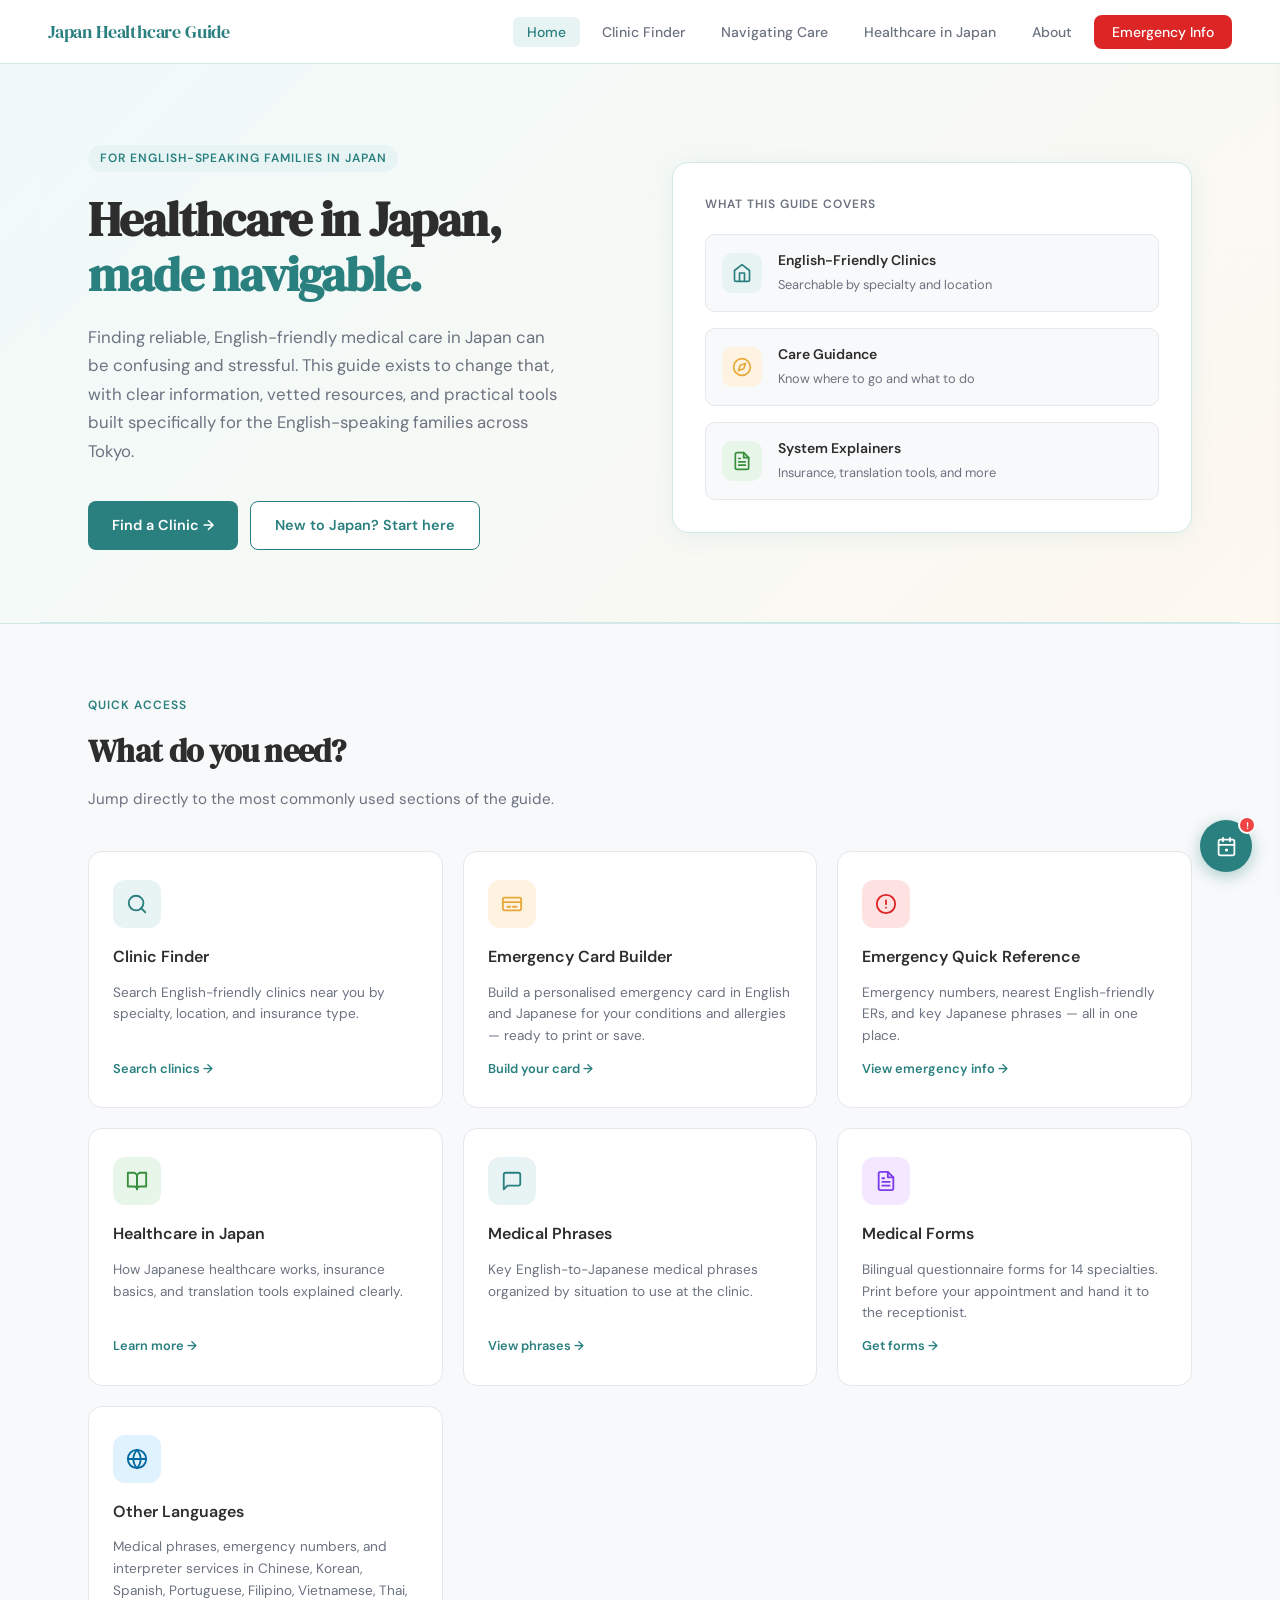
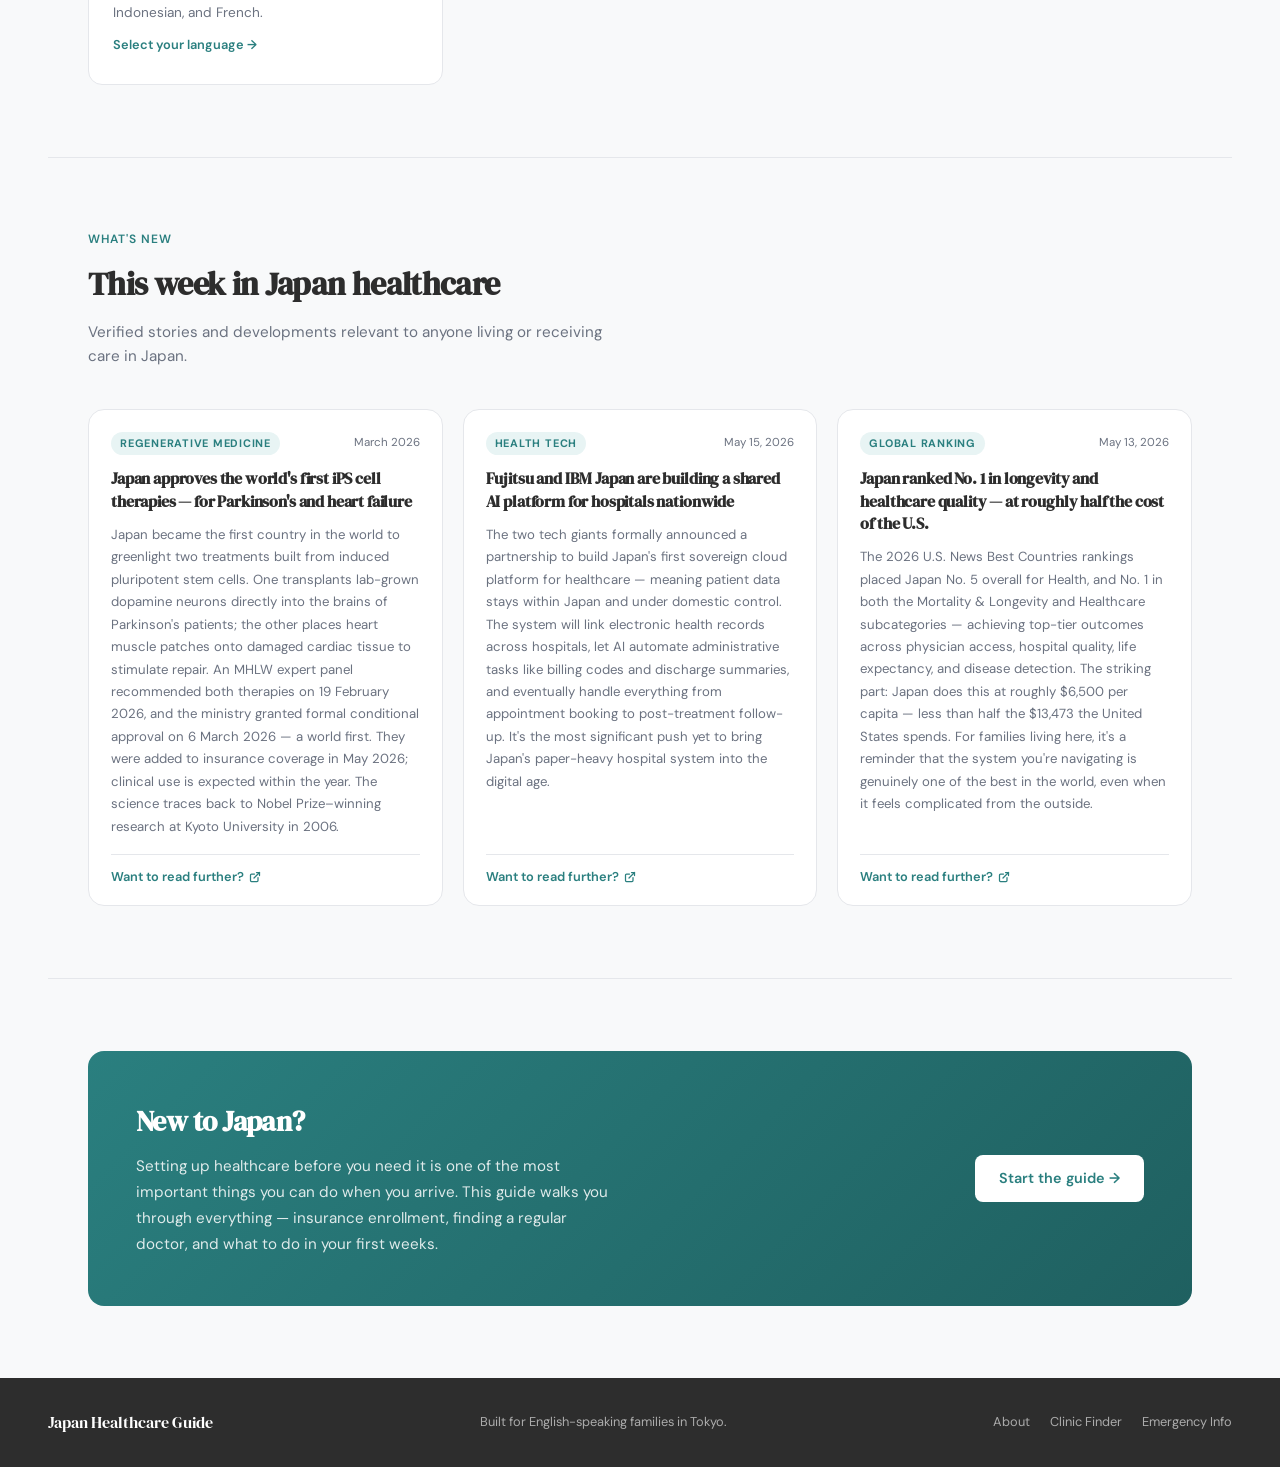
==== commit 7ce3b150: "Revise news content and update dates in index.html Updated news articles with new dates and summarie" ====
--- a/index.html
+++ b/index.html
@@ -802,10 +802,10 @@
       <div class="news-card">
         <div class="news-card-top">
           <span class="news-tag">Regenerative Medicine</span>
-          <span class="news-date">February 2026</span>
+          <span class="news-date">March 2026</span>
         </div>
         <h3 class="news-title">Japan approves the world's first iPS cell therapies — for Parkinson's and heart failure</h3>
-        <p class="news-summary">Japan became the first country in the world to greenlight two treatments built from induced pluripotent stem cells. One transplants lab-grown dopamine neurons directly into the brains of Parkinson's patients; the other places heart muscle patches onto damaged cardiac tissue to stimulate repair. Both received conditional approval from Japan's health ministry in February 2026, with rollout expected by summer. The science traces back to Nobel Prize–winning research at Kyoto University in 2006.</p>
+        <p class="news-summary">Japan became the first country in the world to greenlight two treatments built from induced pluripotent stem cells. One transplants lab-grown dopamine neurons directly into the brains of Parkinson's patients; the other places heart muscle patches onto damaged cardiac tissue to stimulate repair. An MHLW expert panel recommended both therapies on 19 February 2026, and the ministry granted formal conditional approval on 6 March 2026 — a world first. They were added to insurance coverage in May 2026; clinical use is expected within the year. The science traces back to Nobel Prize–winning research at Kyoto University in 2006.</p>
         <a class="news-read-more" href="https://www.google.com/search?q=Japan+iPS+cell+therapy+Parkinson+heart+failure+approval+2026" target="_blank">
           Want to read further?
           <svg width="12" height="12" viewBox="0 0 24 24" fill="none" stroke="currentColor" stroke-width="2.5" stroke-linecap="round" stroke-linejoin="round"><path d="M18 13v6a2 2 0 0 1-2 2H5a2 2 0 0 1-2-2V8a2 2 0 0 1 2-2h6"/><polyline points="15 3 21 3 21 9"/><line x1="10" y1="14" x2="21" y2="3"/></svg>
@@ -830,8 +830,8 @@
           <span class="news-tag">Global Ranking</span>
           <span class="news-date">May 13, 2026</span>
         </div>
-        <h3 class="news-title">Japan ranked #1 in the world for healthcare — again — at roughly half the cost of the U.S.</h3>
-        <p class="news-summary">The 2026 U.S. News Best Countries report ranked Japan first in healthcare globally, topping 100 nations on physician availability, hospital access, life expectancy, coverage, and disease detection. The striking part: Japan achieves this at $5,365 per capita — less than half what the United States spends. For families living here, it's a reminder that the system you're navigating is genuinely one of the best in the world, even when it feels complicated from the outside.</p>
+        <h3 class="news-title">Japan ranked No. 1 in longevity and healthcare quality — at roughly half the cost of the U.S.</h3>
+        <p class="news-summary">The 2026 U.S. News Best Countries rankings placed Japan No. 5 overall for Health, and No. 1 in both the Mortality &amp; Longevity and Healthcare subcategories — achieving top-tier outcomes across physician access, hospital quality, life expectancy, and disease detection. The striking part: Japan does this at roughly $6,500 per capita — less than half the $13,473 the United States spends. For families living here, it's a reminder that the system you're navigating is genuinely one of the best in the world, even when it feels complicated from the outside.</p>
         <a class="news-read-more" href="https://www.google.com/search?q=Japan+ranked+number+1+healthcare+US+News+Best+Countries+2026" target="_blank">
           Want to read further?
           <svg width="12" height="12" viewBox="0 0 24 24" fill="none" stroke="currentColor" stroke-width="2.5" stroke-linecap="round" stroke-linejoin="round"><path d="M18 13v6a2 2 0 0 1-2 2H5a2 2 0 0 1-2-2V8a2 2 0 0 1 2-2h6"/><polyline points="15 3 21 3 21 9"/><line x1="10" y1="14" x2="21" y2="3"/></svg>
